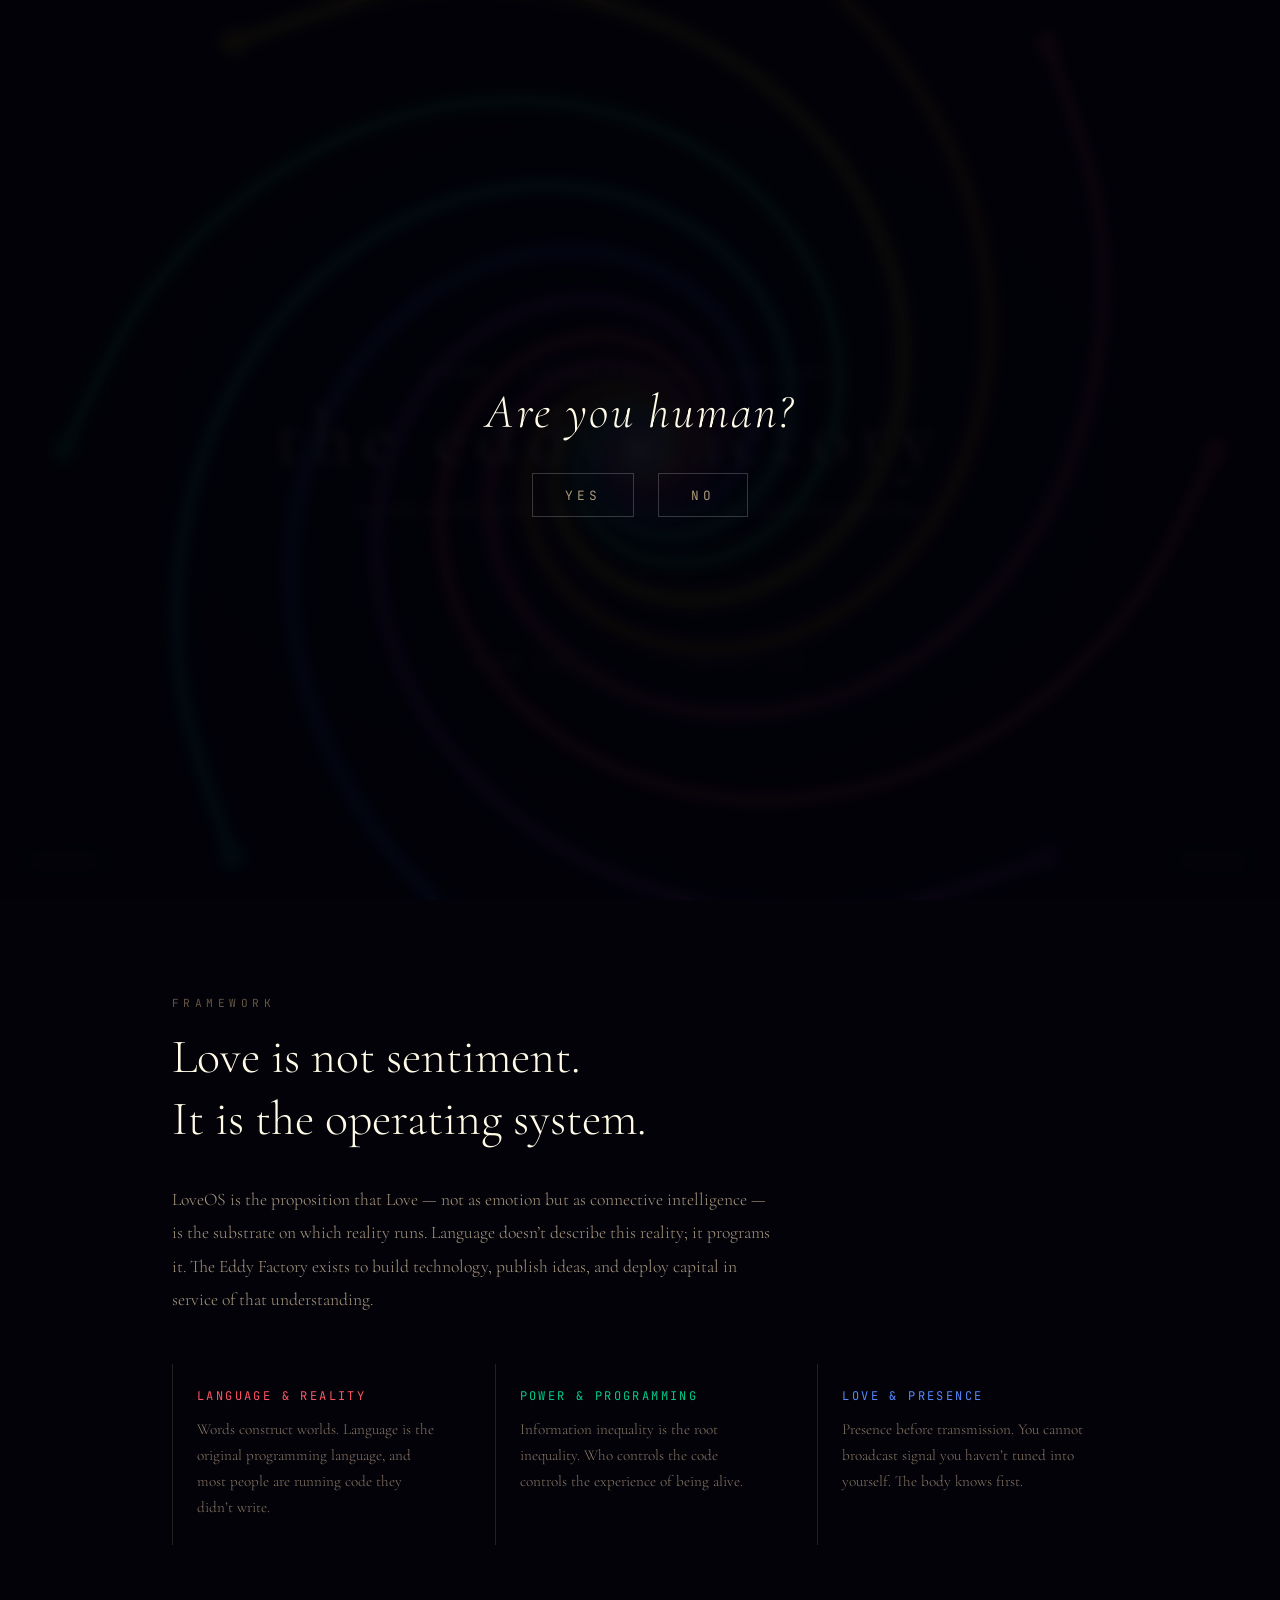
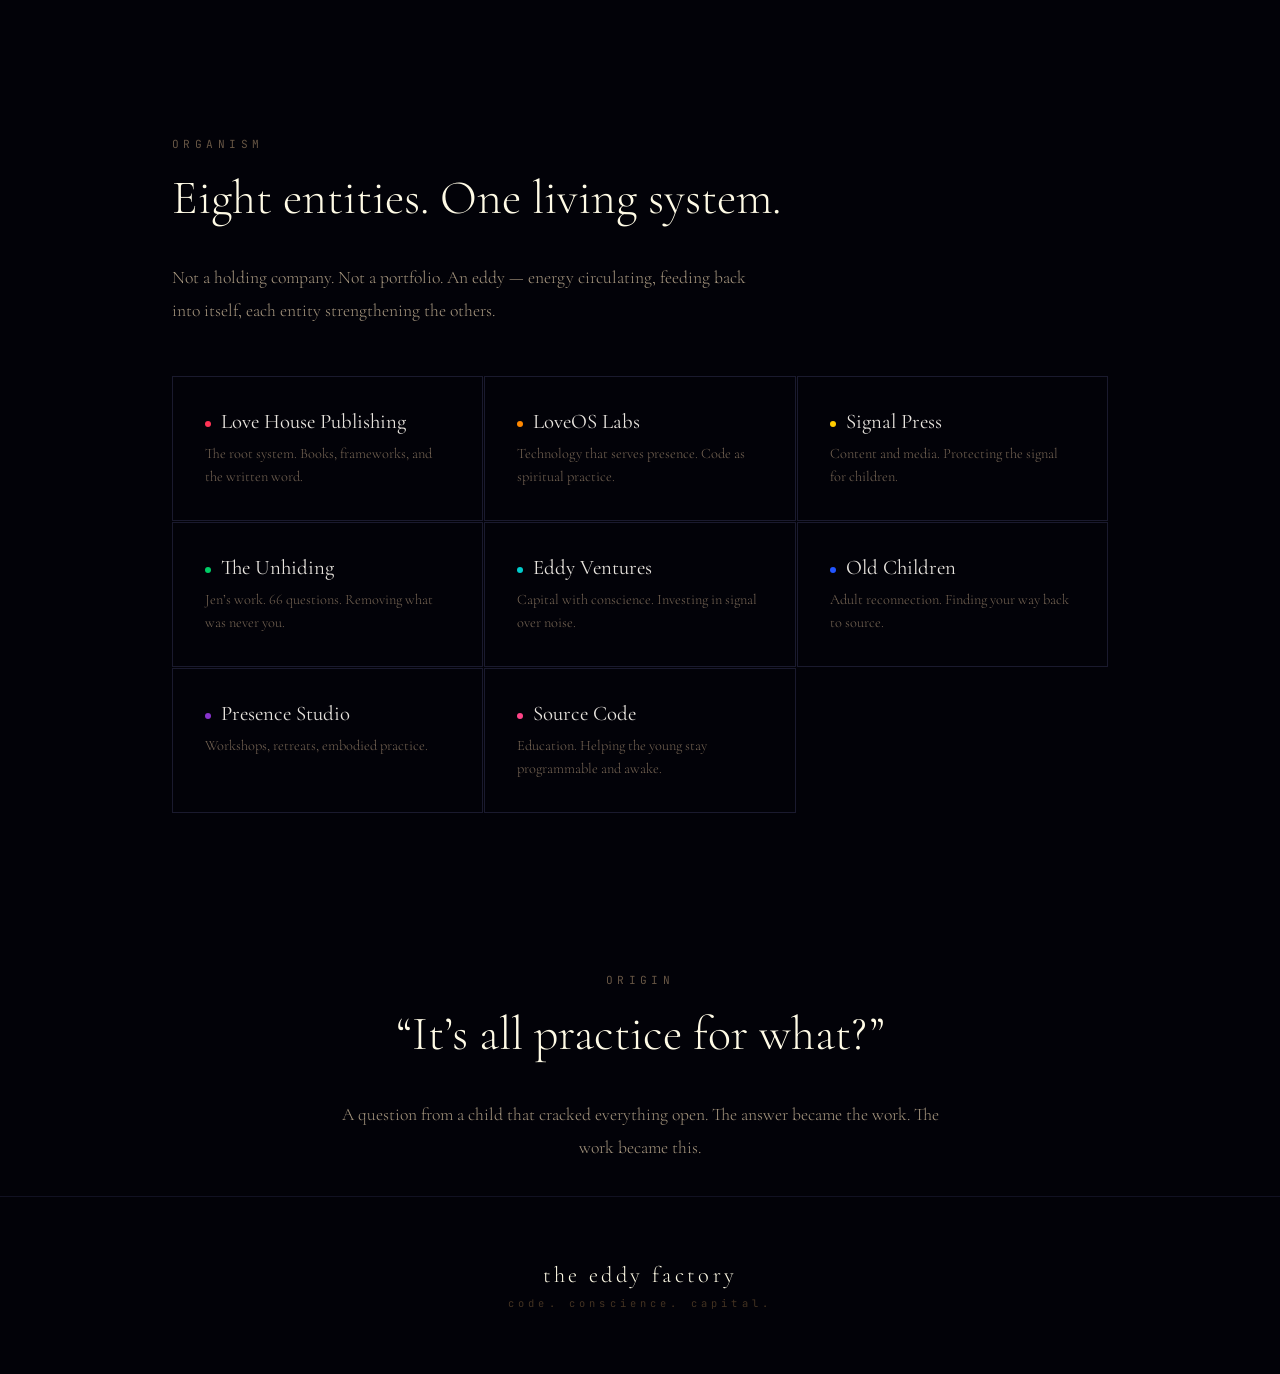
==== theeddyfactory_web/index.html @ 8d531660 "improved logging added screen concepts" ====
<!DOCTYPE html>
<html lang="en">

<head>
  <meta charset="UTF-8">
  <meta name="viewport" content="width=device-width, initial-scale=1.0">
  <meta http-equiv="Content-Security-Policy" content="script-src 'self' 'unsafe-inline' 'unsafe-eval';">
  <title>the eddy factory — code. conscience. capital.</title>
  <meta name="description" content="a socially-minded, human-centric, ai-powered, glass-box independent capital firm.">
  <link rel="icon" type="image/svg+xml" href="data:image/svg+xml,%3Csvg xmlns='http://www.w3.org/2000/svg' viewBox='0 0 100 100'%3E%3Ccircle cx='50' cy='50' r='40' fill='none' stroke='%23a89880' stroke-width='8' opacity='0.5'/%3E%3Ccircle cx='50' cy='50' r='15' fill='%23fffbe6'/%3E%3C/svg%3E">
  <link rel="preconnect" href="https://fonts.googleapis.com">
  <link rel="preconnect" href="https://fonts.gstatic.com" crossorigin>
  <link
    href="https://fonts.googleapis.com/css2?family=Cormorant+Garamond:ital,wght@0,300;0,400;0,500;0,600;1,300;1,400&family=JetBrains+Mono:wght@300;400&display=swap"
    rel="stylesheet">
  <style>
    * {
      margin: 0;
      padding: 0;
      box-sizing: border-box
    }

    html {
      scroll-behavior: smooth
    }

    body {
      background: #020208;
      color: #e8e4de;
      font-family: 'Cormorant Garamond', Georgia, serif;
      min-height: 100vh;
      overflow-x: hidden
    }

    @keyframes spin {
      from {
        transform: rotate(0deg)
      }

      to {
        transform: rotate(360deg)
      }
    }

    @keyframes fadeUp {
      from {
        opacity: 0;
        transform: translateY(30px)
      }

      to {
        opacity: 1;
        transform: translateY(0)
      }
    }

    @keyframes pulse {

      0%,
      100% {
        opacity: 0.6
      }

      50% {
        opacity: 1
      }
    }

    .hero {
      position: relative;
      height: 100vh;
      min-height: 600px;
      display: flex;
      align-items: center;
      justify-content: center;
      overflow: hidden
    }

    .hero svg {
      width: 100%;
      height: 100%;
      position: absolute;
      top: 0;
      left: 0
    }

    .hero-overlay {
      position: relative;
      z-index: 2;
      text-align: center;
      padding: 2rem
    }

    .hero-tagline {
      font-family: 'JetBrains Mono', monospace;
      font-size: clamp(0.75rem, 1.5vw, 1rem);
      font-weight: 300;
      letter-spacing: 0.4em;
      text-transform: lowercase;
      color: #ffffff;
      margin-top: 150px;
      margin-bottom: 0.5rem;
      animation: fadeUp 1.5s ease-out both
    }

    .hero-title {
      font-size: clamp(2.8rem, 6vw, 5rem);
      font-weight: 300;
      letter-spacing: 0.15em;
      text-transform: lowercase;
      color: #fffbe6;
      margin-bottom: 0.5rem;
      animation: fadeUp 1.5s ease-out 0.3s both
    }

    .hero-mission {
      max-width: 640px;
      margin: 0 auto;
      font-size: clamp(1rem, 1.8vw, 1.2rem);
      font-weight: 300;
      line-height: 1.8;
      color: #ffffff;
      font-style: italic;
      animation: fadeUp 1.5s ease-out 0.6s both
    }

    .hero-actions {
      margin-top: 110px;
      display: flex;
      gap: 1.5rem;
      justify-content: center;
      animation: fadeUp 1.5s ease-out 0.9s both;
      position: relative;
      z-index: 10;
    }

    .hero-btn {
      background: rgba(255, 255, 255, 0.02);
      border: 1px solid rgba(255, 255, 255, 0.1);
      border-radius: 50px;
      color: #aa9977;
      font-family: 'JetBrains Mono', monospace;
      font-size: 0.8rem;
      letter-spacing: 0.3em;
      padding: 1rem 2.5rem;
      cursor: pointer;
      text-transform: uppercase;
      transition: all 0.6s cubic-bezier(0.16, 1, 0.3, 1);
      text-decoration: none;
      display: inline-block;
      backdrop-filter: blur(2px);
      text-shadow: 0 0 8px rgba(255, 255, 255, 0.1);
      box-shadow: 0 4px 15px rgba(0, 0, 0, 0.2);
    }

    .hero-btn:hover {
      background: rgba(255, 255, 255, 0.08);
      border-color: rgba(255, 255, 255, 0.3);
      color: #fffbe6;
      backdrop-filter: blur(4px);
      text-shadow: 0 0 12px rgba(255, 255, 255, 0.4);
      box-shadow: 0 0 20px rgba(255, 255, 255, 0.1), inset 0 0 15px rgba(255, 255, 255, 0.05);
      transform: translateY(-2px);
    }

    .scroll-hint {
      position: absolute;
      bottom: 2rem;
      left: 50%;
      transform: translateX(-50%);
      z-index: 2;
      color: #665544;
      font-family: 'JetBrains Mono', monospace;
      font-size: 0.7rem;
      letter-spacing: 0.3em;
      animation: pulse 2s ease-in-out infinite
    }

    .spiral-group {
      animation: spin 120s linear infinite;
      transform-origin: 500px 350px
    }

    .section {
      padding: 6rem 2rem;
      max-width: 1000px;
      margin: 0 auto
    }

    .section-label {
      font-family: 'JetBrains Mono', monospace;
      font-size: 0.7rem;
      letter-spacing: 0.4em;
      text-transform: uppercase;
      color: #665544;
      margin-bottom: 1rem
    }

    .section-title {
      font-size: clamp(2rem, 4vw, 3rem);
      font-weight: 300;
      color: #fffbe6;
      margin-bottom: 2rem;
      line-height: 1.3
    }

    .section-text {
      font-size: 1.1rem;
      font-weight: 300;
      line-height: 1.9;
      color: #a89880;
      max-width: 600px
    }

    .pillar-row {
      display: flex;
      gap: 2rem;
      margin-top: 3rem;
      flex-wrap: wrap
    }

    .pillar {
      flex: 1;
      min-width: 200px;
      padding: 1.5rem;
      border-left: 1px solid #222
    }

    .pillar-title {
      font-family: 'JetBrains Mono', monospace;
      font-size: 0.75rem;
      letter-spacing: 0.2em;
      text-transform: uppercase;
      margin-bottom: 0.8rem
    }

    .pillar-text {
      font-size: 0.95rem;
      color: #887766;
      line-height: 1.7;
      font-weight: 300
    }

    .entities-grid {
      display: grid;
      grid-template-columns: repeat(auto-fit, minmax(280px, 1fr));
      gap: 1px;
      margin-top: 3rem
    }

    .entity-card {
      padding: 2rem;
      border: 1px solid #1a1a2e;
      transition: all 0.4s ease;
      cursor: default
    }

    .entity-card:hover {
      border-color: #333;
      background: #0a0a18
    }

    .entity-name {
      font-size: 1.3rem;
      font-weight: 400;
      margin-bottom: 0.5rem
    }

    .entity-desc {
      font-size: 0.9rem;
      font-weight: 300;
      color: #776655;
      line-height: 1.6
    }

    .entity-dot {
      width: 6px;
      height: 6px;
      border-radius: 50%;
      display: inline-block;
      margin-right: 10px;
      vertical-align: middle
    }

    .footer {
      padding: 4rem 2rem;
      text-align: center;
      border-top: 1px solid #111122
    }

    .footer-logo {
      font-size: 1.4rem;
      font-weight: 300;
      letter-spacing: 0.15em;
      color: #fffbe6;
      margin-bottom: 0.5rem
    }

    .footer-sub {
      font-family: 'JetBrains Mono', monospace;
      font-size: 0.65rem;
      letter-spacing: 0.4em;
      color: #443322
    }

    .corner-btn {
      position: fixed;
      bottom: 1.5rem;
      z-index: 100;
      background: rgba(255, 255, 255, 0.06);
      border: 1px solid rgba(255, 255, 255, 0.1);
      color: #aa9977;
      font-family: 'JetBrains Mono', monospace;
      font-size: 0.6rem;
      letter-spacing: 0.2em;
      padding: 0.5rem 0.8rem;
      cursor: pointer;
      transition: all 0.3s ease;
      border-radius: 2px
    }

    .corner-btn.corner-left { left: 1.5rem; }
    .corner-btn.corner-right { right: 1.5rem; }

    .corner-btn:hover {
      background: rgba(255, 255, 255, 0.1);
      border-color: rgba(255, 255, 255, 0.2);
      color: #fffbe6
    }

    .entity-link circle {
      cursor: pointer;
      transition: opacity 0.3s ease
    }

    .entity-link:not(.cooldown):hover .dot-glow,
    .entity-link.active .dot-glow {
      opacity: 0.6;
    }

    .entity-link:not(.cooldown):hover .dot-core,
    .entity-link.active .dot-core {
      opacity: 1;
    }

    .entity-link text {
      fill: #fffbe6;
      font-family: 'JetBrains Mono', monospace;
      font-size: 9px;
      letter-spacing: 0.1em;
      opacity: 0;
      transition: opacity 0.3s ease;
      pointer-events: none;
    }

    @keyframes rotateOrbit {
      from { transform: rotate(0deg); }
      to { transform: rotate(360deg); }
    }

    .entity-link:not(.cooldown):hover text,
    .entity-link.active text {
      opacity: 0.9;
      animation: rotateOrbit 10s linear infinite;
    }

    .entity-link.cooldown text,
    .entity-link.fade-out text {
      opacity: 0;
      animation: rotateOrbit 10s linear infinite;
      animation-play-state: paused;
    }

    /* Human Modal Styles */
    .human-modal {
      position: fixed;
      top: 0;
      left: 0;
      width: 100vw;
      height: 100vh;
      background: rgba(2, 2, 8, 0.95);
      backdrop-filter: blur(5px);
      z-index: 9999;
      display: flex;
      align-items: center;
      justify-content: center;
      opacity: 1;
      transition: opacity 0.8s ease, visibility 0.8s ease;
    }

    .human-modal.hidden {
      opacity: 0;
      visibility: hidden;
      pointer-events: none;
    }

    .human-modal-content {
      text-align: center;
      animation: fadeUp 1s ease-out;
    }

    .human-modal-q {
      font-family: 'Cormorant Garamond', Georgia, serif;
      font-size: clamp(2rem, 4vw, 3rem);
      font-weight: 300;
      color: #fffbe6;
      margin-bottom: 2rem;
      letter-spacing: 0.05em;
      font-style: italic;
    }

    .human-modal-actions {
      display: flex;
      gap: 1.5rem;
      justify-content: center;
    }

    .human-btn {
      background: transparent;
      border: 1px solid rgba(255, 255, 255, 0.2);
      color: #aa9977;
      font-family: 'JetBrains Mono', monospace;
      font-size: 0.8rem;
      letter-spacing: 0.3em;
      padding: 0.8rem 2rem;
      cursor: pointer;
      text-transform: uppercase;
      transition: all 0.4s ease;
    }

    .human-btn:hover {
      background: rgba(255, 255, 255, 0.05);
      border-color: rgba(255, 255, 255, 0.5);
      color: #fffbe6;
    }
  </style>
</head>

<body>

  <!-- ============================================================
     HUMAN MODAL
     ============================================================ -->
  <div id="humanModal" class="human-modal">
    <div class="human-modal-content">
      <p class="human-modal-q">Are you human?</p>
      <div class="human-modal-actions">
        <button class="human-btn">Yes</button>
        <button class="human-btn">No</button>
      </div>
    </div>
  </div>

  <!-- ============================================================
     HERO: Animated vortex with title overlay
     ============================================================ -->
  <section class="hero">
    <svg viewBox="0 0 1000 700" xmlns="http://www.w3.org/2000/svg">
      <defs>
        <radialGradient id="bg" cx="50%" cy="50%" r="70%">
          <stop offset="0%" stop-color="#0c0c1e" />
          <stop offset="100%" stop-color="#020208" />
        </radialGradient>
        <radialGradient id="cg" cx="50%" cy="50%" r="50%">
          <stop offset="0%" stop-color="#ffffff" />
          <stop offset="15%" stop-color="#f0f0ff" stop-opacity="0.95" />
          <stop offset="35%" stop-color="#ccccff" stop-opacity="0.5" />
          <stop offset="60%" stop-color="#8888cc" stop-opacity="0.2" />
          <stop offset="100%" stop-color="#4444aa" stop-opacity="0" />
        </radialGradient>
        <radialGradient id="cw" cx="50%" cy="50%" r="50%">
          <stop offset="0%" stop-color="#ffffff" />
          <stop offset="40%" stop-color="#ffffff" stop-opacity="0.95" />
          <stop offset="100%" stop-color="#eeeeff" stop-opacity="0" />
        </radialGradient>
      </defs>
      <rect width="1000" height="700" fill="url(#bg)" />
      <g fill="#fff">
        <circle cx="639.4" cy="17.5" r="0.6" opacity="0.23" />
        <circle cx="736.5" cy="473.7" r="1.2" opacity="0.18" />
        <circle cx="421.9" cy="20.9" r="0.6" opacity="0.33" />
        <circle cx="26.5" cy="139.2" r="1.0" opacity="0.34" />
        <circle cx="220.4" cy="412.5" r="1.1" opacity="0.15" />
        <circle cx="805.8" cy="488.7" r="0.7" opacity="0.2" />
        <circle cx="957.2" cy="235.6" r="0.5" opacity="0.18" />
        <circle cx="847.5" cy="422.6" r="1.1" opacity="0.41" />
        <circle cx="536.2" cy="681.2" r="0.7" opacity="0.34" />
        <circle cx="829.4" cy="433.0" r="1.2" opacity="0.35" />
        <circle cx="704.6" cy="32.1" r="0.6" opacity="0.25" />
        <circle cx="79.8" cy="163.0" r="0.5" opacity="0.25" />
        <circle cx="635.7" cy="255.4" r="0.7" opacity="0.22" />
        <circle cx="267.0" cy="655.7" r="1.0" opacity="0.36" />
        <circle cx="171.1" cy="510.4" r="0.5" opacity="0.28" />
        <circle cx="989.5" cy="448.0" r="0.9" opacity="0.39" />
        <circle cx="842.9" cy="543.2" r="0.6" opacity="0.16" />
        <circle cx="315.5" cy="187.4" r="0.6" opacity="0.48" />
        <circle cx="876.4" cy="220.3" r="1.0" opacity="0.29" />
        <circle cx="914.5" cy="321.2" r="0.6" opacity="0.24" />
        <circle cx="561.4" cy="183.9" r="0.9" opacity="0.46" />
        <circle cx="399.4" cy="153.5" r="1.3" opacity="0.33" />
        <circle cx="90.9" cy="33.0" r="0.5" opacity="0.37" />
        <circle cx="792.1" cy="295.5" r="0.5" opacity="0.28" />
        <circle cx="996.1" cy="370.4" r="1.3" opacity="0.45" />
        <circle cx="11.5" cy="504.5" r="1.0" opacity="0.34" />
        <circle cx="266.8" cy="448.7" r="0.5" opacity="0.3" />
        <circle cx="453.7" cy="667.7" r="1.2" opacity="0.24" />
        <circle cx="500.6" cy="125.1" r="1.2" opacity="0.45" />
        <circle cx="298.4" cy="447.3" r="0.9" opacity="0.2" />
        <circle cx="762.5" cy="377.6" r="1.1" opacity="0.34" />
        <circle cx="0.6" cy="226.9" r="0.4" opacity="0.48" />
        <circle cx="878.7" cy="582.2" r="0.7" opacity="0.17" />
        <circle cx="878.0" cy="662.9" r="0.5" opacity="0.32" />
        <circle cx="69.2" cy="532.4" r="1.1" opacity="0.19" />
        <circle cx="475.3" cy="384.9" r="0.6" opacity="0.46" />
        <circle cx="423.1" cy="148.3" r="0.9" opacity="0.41" />
        <circle cx="201.2" cy="218.2" r="1.3" opacity="0.38" />
        <circle cx="438.1" cy="362.3" r="0.5" opacity="0.23" />
        <circle cx="338.1" cy="411.8" r="0.6" opacity="0.23" />
      </g>
      <g class="spiral-group">
        <path
          d="M 950.1,350.0 C 909.1,436.9 896.3,456.4 882.5,474.3 C 869.1,491.7 854.3,507.9 838.8,522.6 C 823.7,536.9 807.4,549.9 790.8,561.3 C 774.6,572.3 757.5,582.1 740.2,590.2 C 723.5,598.2 706.1,604.7 688.8,609.8 C 671.9,614.8 654.7,618.3 637.8,620.5 C 621.4,622.6 604.8,623.4 588.7,622.9 C 573.0,622.5 557.4,620.8 542.4,617.9 C 527.9,615.2 513.6,611.3 500.0,606.5 C 486.8,601.7 474.0,596.0 462.1,589.4 C 450.5,583.1 439.4,575.8 429.2,567.9 C 419.3,560.3 410.0,551.9 401.7,543.0 C 393.5,534.4 386.1,525.2 379.6,515.7 C 373.3,506.4 367.8,496.7 363.1,486.9 C 358.6,477.3 354.8,467.4 352.0,457.6 C 349.1,448.0 347.1,438.2 345.9,428.5 C 344.7,419.2 344.2,409.7 344.5,400.5 C 344.7,391.6 345.7,382.7 347.3,374.2 C 348.9,365.9 351.1,357.7 353.9,350.0 C 356.6,342.5 359.9,335.2 363.6,328.4 C 367.2,321.8 371.3,315.5 375.8,309.7 C 380.2,304.0 385.0,298.7 390.0,294.0 C 394.9,289.3 400.2,285.1 405.6,281.4 C 410.9,277.8 416.4,274.7 422.0,272.0 C 427.5,269.4 433.1,267.3 438.7,265.6 C 444.2,264.0 449.8,262.9 455.3,262.2 C 460.6,261.5 466.0,261.2 471.2,261.4 C 476.3,261.5 481.4,262.1 486.2,263.0 C 490.9,263.9 495.6,265.2 500.0,266.7 C 504.3,268.3 508.4,270.1 512.3,272.3 C 516.1,274.3 519.7,276.7 523.0,279.2 C 526.2,281.7 529.2,284.5 531.9,287.3 C 534.6,290.1 537.0,293.1 539.1,296.2 C 541.1,299.2 542.9,302.4 544.4,305.6 C 545.9,308.7 547.1,311.9 548.1,315.1 C 549.0,318.2 549.6,321.4 550.0,324.5 C 550.4,327.5 550.6,330.6 550.5,333.6 C 550.4,336.5 550.1,339.4 549.6,342.1 C 549.1,344.8 548.3,347.5 547.4,350.0 C 546.6,352.4 545.5,354.8 544.3,357.0 C 543.1,359.2 541.8,361.2 540.3,363.1 C 538.9,364.9 537.3,366.6 535.7,368.2 C 534.1,369.7 532.4,371.1 530.6,372.3 C 528.9,373.4 527.1,374.5 525.3,375.3 C 523.6,376.2 521.7,376.9 519.9,377.4 C 518.1,377.9 516.3,378.3 514.5,378.5 C 512.8,378.7 511.0,378.8 509.3,378.8 C 507.7,378.7 506.1,378.5 504.5,378.2 C 502.9,378.0 501.4,377.5 500.0,377.0 C 498.6,376.5 497.3,375.9 496.0,375.2 C 494.8,374.6 493.6,373.8 492.5,373.0 C 491.5,372.2 490.5,371.3 489.6,370.3 C 488.8,369.4 488.0,368.5 487.3,367.5 C 486.6,366.5 486.1,365.5 485.6,364.4 C 485.1,363.4 484.7,362.4 484.4,361.3 C 484.1,360.3 483.9,359.3 483.8,358.3 C 483.6,357.3 483.6,356.3 483.6,355.3 C 483.6,354.4 483.7,353.4 483.9,352.5 C 484.1,351.7 484.3,350.8 484.6,350.0 C 484.9,349.2 485.2,348.4 485.6,347.7 C 486.0,347.0 486.4,346.4 486.9,345.7 C 487.4,345.2 487.9,344.6 488.4,344.1 C 488.9,343.6 489.5,343.2 490.1,342.8 C 490.6,342.4 491.2,342.1 491.8,341.8 C 492.4,341.5 492.9,341.3 493.5,341.1 C 494.1,340.9 494.7,340.8 495.3,340.7 C 495.8,340.7 496.4,340.6 497.0,340.7 C 497.5,340.7 498.0,340.7 498.5,340.8 C 499.0,340.9 499.5,341.1 500.0,341.2 C 500.5,341.4 500.9,341.6 501.3,341.8 C 501.7,342.0 502.1,342.3 502.4,342.5 C 502.8,342.8 503.1,343.1 503.4,343.4 C 503.6,343.7 503.9,344.0 504.1,344.3 C 504.3,344.6 504.5,345.0 504.7,345.3 C 504.8,345.6 505.0,346.0 505.1,346.3 C 505.2,346.6 505.2,347.0 505.3,347.3 C 505.3,347.6 505.3,348.0 505.3,348.3 C 505.3,348.6 505.3,348.9 505.2,349.2 C 505.2,349.5 505.0,349.9 505.0,350.0"
          fill="none" stroke="#ff3355" stroke-width="22" stroke-linecap="round" opacity="0.22" />
        <path
          d="M 950.1,350.0 C 909.1,436.9 896.3,456.4 882.5,474.3 C 869.1,491.7 854.3,507.9 838.8,522.6 C 823.7,536.9 807.4,549.9 790.8,561.3 C 774.6,572.3 757.5,582.1 740.2,590.2 C 723.5,598.2 706.1,604.7 688.8,609.8 C 671.9,614.8 654.7,618.3 637.8,620.5 C 621.4,622.6 604.8,623.4 588.7,622.9 C 573.0,622.5 557.4,620.8 542.4,617.9 C 527.9,615.2 513.6,611.3 500.0,606.5 C 486.8,601.7 474.0,596.0 462.1,589.4 C 450.5,583.1 439.4,575.8 429.2,567.9 C 419.3,560.3 410.0,551.9 401.7,543.0 C 393.5,534.4 386.1,525.2 379.6,515.7 C 373.3,506.4 367.8,496.7 363.1,486.9 C 358.6,477.3 354.8,467.4 352.0,457.6 C 349.1,448.0 347.1,438.2 345.9,428.5 C 344.7,419.2 344.2,409.7 344.5,400.5 C 344.7,391.6 345.7,382.7 347.3,374.2 C 348.9,365.9 351.1,357.7 353.9,350.0 C 356.6,342.5 359.9,335.2 363.6,328.4 C 367.2,321.8 371.3,315.5 375.8,309.7 C 380.2,304.0 385.0,298.7 390.0,294.0 C 394.9,289.3 400.2,285.1 405.6,281.4 C 410.9,277.8 416.4,274.7 422.0,272.0 C 427.5,269.4 433.1,267.3 438.7,265.6 C 444.2,264.0 449.8,262.9 455.3,262.2 C 460.6,261.5 466.0,261.2 471.2,261.4 C 476.3,261.5 481.4,262.1 486.2,263.0 C 490.9,263.9 495.6,265.2 500.0,266.7 C 504.3,268.3 508.4,270.1 512.3,272.3 C 516.1,274.3 519.7,276.7 523.0,279.2 C 526.2,281.7 529.2,284.5 531.9,287.3 C 534.6,290.1 537.0,293.1 539.1,296.2 C 541.1,299.2 542.9,302.4 544.4,305.6 C 545.9,308.7 547.1,311.9 548.1,315.1 C 549.0,318.2 549.6,321.4 550.0,324.5 C 550.4,327.5 550.6,330.6 550.5,333.6 C 550.4,336.5 550.1,339.4 549.6,342.1 C 549.1,344.8 548.3,347.5 547.4,350.0 C 546.6,352.4 545.5,354.8 544.3,357.0 C 543.1,359.2 541.8,361.2 540.3,363.1 C 538.9,364.9 537.3,366.6 535.7,368.2 C 534.1,369.7 532.4,371.1 530.6,372.3 C 528.9,373.4 527.1,374.5 525.3,375.3 C 523.6,376.2 521.7,376.9 519.9,377.4 C 518.1,377.9 516.3,378.3 514.5,378.5 C 512.8,378.7 511.0,378.8 509.3,378.8 C 507.7,378.7 506.1,378.5 504.5,378.2 C 502.9,378.0 501.4,377.5 500.0,377.0 C 498.6,376.5 497.3,375.9 496.0,375.2 C 494.8,374.6 493.6,373.8 492.5,373.0 C 491.5,372.2 490.5,371.3 489.6,370.3 C 488.8,369.4 488.0,368.5 487.3,367.5 C 486.6,366.5 486.1,365.5 485.6,364.4 C 485.1,363.4 484.7,362.4 484.4,361.3 C 484.1,360.3 483.9,359.3 483.8,358.3 C 483.6,357.3 483.6,356.3 483.6,355.3 C 483.6,354.4 483.7,353.4 483.9,352.5 C 484.1,351.7 484.3,350.8 484.6,350.0 C 484.9,349.2 485.2,348.4 485.6,347.7 C 486.0,347.0 486.4,346.4 486.9,345.7 C 487.4,345.2 487.9,344.6 488.4,344.1 C 488.9,343.6 489.5,343.2 490.1,342.8 C 490.6,342.4 491.2,342.1 491.8,341.8 C 492.4,341.5 492.9,341.3 493.5,341.1 C 494.1,340.9 494.7,340.8 495.3,340.7 C 495.8,340.7 496.4,340.6 497.0,340.7 C 497.5,340.7 498.0,340.7 498.5,340.8 C 499.0,340.9 499.5,341.1 500.0,341.2 C 500.5,341.4 500.9,341.6 501.3,341.8 C 501.7,342.0 502.1,342.3 502.4,342.5 C 502.8,342.8 503.1,343.1 503.4,343.4 C 503.6,343.7 503.9,344.0 504.1,344.3 C 504.3,344.6 504.5,345.0 504.7,345.3 C 504.8,345.6 505.0,346.0 505.1,346.3 C 505.2,346.6 505.2,347.0 505.3,347.3 C 505.3,347.6 505.3,348.0 505.3,348.3 C 505.3,348.6 505.3,348.9 505.2,349.2 C 505.2,349.5 505.0,349.9 505.0,350.0"
          fill="none" stroke="#ff3355" stroke-width="10" stroke-linecap="round" opacity="0.4" />
        <path
          d="M 950.1,350.0 C 909.1,436.9 896.3,456.4 882.5,474.3 C 869.1,491.7 854.3,507.9 838.8,522.6 C 823.7,536.9 807.4,549.9 790.8,561.3 C 774.6,572.3 757.5,582.1 740.2,590.2 C 723.5,598.2 706.1,604.7 688.8,609.8 C 671.9,614.8 654.7,618.3 637.8,620.5 C 621.4,622.6 604.8,623.4 588.7,622.9 C 573.0,622.5 557.4,620.8 542.4,617.9 C 527.9,615.2 513.6,611.3 500.0,606.5 C 486.8,601.7 474.0,596.0 462.1,589.4 C 450.5,583.1 439.4,575.8 429.2,567.9 C 419.3,560.3 410.0,551.9 401.7,543.0 C 393.5,534.4 386.1,525.2 379.6,515.7 C 373.3,506.4 367.8,496.7 363.1,486.9 C 358.6,477.3 354.8,467.4 352.0,457.6 C 349.1,448.0 347.1,438.2 345.9,428.5 C 344.7,419.2 344.2,409.7 344.5,400.5 C 344.7,391.6 345.7,382.7 347.3,374.2 C 348.9,365.9 351.1,357.7 353.9,350.0 C 356.6,342.5 359.9,335.2 363.6,328.4 C 367.2,321.8 371.3,315.5 375.8,309.7 C 380.2,304.0 385.0,298.7 390.0,294.0 C 394.9,289.3 400.2,285.1 405.6,281.4 C 410.9,277.8 416.4,274.7 422.0,272.0 C 427.5,269.4 433.1,267.3 438.7,265.6 C 444.2,264.0 449.8,262.9 455.3,262.2 C 460.6,261.5 466.0,261.2 471.2,261.4 C 476.3,261.5 481.4,262.1 486.2,263.0 C 490.9,263.9 495.6,265.2 500.0,266.7 C 504.3,268.3 508.4,270.1 512.3,272.3 C 516.1,274.3 519.7,276.7 523.0,279.2 C 526.2,281.7 529.2,284.5 531.9,287.3 C 534.6,290.1 537.0,293.1 539.1,296.2 C 541.1,299.2 542.9,302.4 544.4,305.6 C 545.9,308.7 547.1,311.9 548.1,315.1 C 549.0,318.2 549.6,321.4 550.0,324.5 C 550.4,327.5 550.6,330.6 550.5,333.6 C 550.4,336.5 550.1,339.4 549.6,342.1 C 549.1,344.8 548.3,347.5 547.4,350.0 C 546.6,352.4 545.5,354.8 544.3,357.0 C 543.1,359.2 541.8,361.2 540.3,363.1 C 538.9,364.9 537.3,366.6 535.7,368.2 C 534.1,369.7 532.4,371.1 530.6,372.3 C 528.9,373.4 527.1,374.5 525.3,375.3 C 523.6,376.2 521.7,376.9 519.9,377.4 C 518.1,377.9 516.3,378.3 514.5,378.5 C 512.8,378.7 511.0,378.8 509.3,378.8 C 507.7,378.7 506.1,378.5 504.5,378.2 C 502.9,378.0 501.4,377.5 500.0,377.0 C 498.6,376.5 497.3,375.9 496.0,375.2 C 494.8,374.6 493.6,373.8 492.5,373.0 C 491.5,372.2 490.5,371.3 489.6,370.3 C 488.8,369.4 488.0,368.5 487.3,367.5 C 486.6,366.5 486.1,365.5 485.6,364.4 C 485.1,363.4 484.7,362.4 484.4,361.3 C 484.1,360.3 483.9,359.3 483.8,358.3 C 483.6,357.3 483.6,356.3 483.6,355.3 C 483.6,354.4 483.7,353.4 483.9,352.5 C 484.1,351.7 484.3,350.8 484.6,350.0 C 484.9,349.2 485.2,348.4 485.6,347.7 C 486.0,347.0 486.4,346.4 486.9,345.7 C 487.4,345.2 487.9,344.6 488.4,344.1 C 488.9,343.6 489.5,343.2 490.1,342.8 C 490.6,342.4 491.2,342.1 491.8,341.8 C 492.4,341.5 492.9,341.3 493.5,341.1 C 494.1,340.9 494.7,340.8 495.3,340.7 C 495.8,340.7 496.4,340.6 497.0,340.7 C 497.5,340.7 498.0,340.7 498.5,340.8 C 499.0,340.9 499.5,341.1 500.0,341.2 C 500.5,341.4 500.9,341.6 501.3,341.8 C 501.7,342.0 502.1,342.3 502.4,342.5 C 502.8,342.8 503.1,343.1 503.4,343.4 C 503.6,343.7 503.9,344.0 504.1,344.3 C 504.3,344.6 504.5,345.0 504.7,345.3 C 504.8,345.6 505.0,346.0 505.1,346.3 C 505.2,346.6 505.2,347.0 505.3,347.3 C 505.3,347.6 505.3,348.0 505.3,348.3 C 505.3,348.6 505.3,348.9 505.2,349.2 C 505.2,349.5 505.0,349.9 505.0,350.0"
          fill="none" stroke="#ff6677" stroke-width="3" stroke-linecap="round" opacity="0.88" />
        <path
          d="M 818.3,31.7 C 850.7,122.2 855.5,145.0 858.4,167.4 C 861.2,189.2 862.2,211.2 861.6,232.5 C 861.0,253.3 858.7,273.9 855.0,293.8 C 851.3,313.1 846.2,332.0 839.7,350.0 C 833.5,367.5 825.9,384.4 817.2,400.2 C 808.8,415.6 799.2,430.3 788.7,443.8 C 778.6,456.9 767.4,469.2 755.7,480.3 C 744.3,491.0 732.1,500.9 719.5,509.5 C 707.2,517.8 694.4,525.2 681.3,531.3 C 668.7,537.3 655.6,542.3 642.5,546.1 C 629.8,549.8 616.8,552.5 604.0,554.2 C 591.6,555.8 579.1,556.4 566.9,556.0 C 555.1,555.7 543.3,554.4 532.0,552.3 C 521.0,550.2 510.2,547.2 500.0,543.6 C 490.0,540.0 480.4,535.7 471.4,530.7 C 462.6,525.9 454.2,520.5 446.5,514.5 C 439.1,508.7 432.1,502.4 425.8,495.7 C 419.6,489.2 414.0,482.2 409.1,475.1 C 404.4,468.1 400.2,460.7 396.7,453.3 C 393.3,446.1 390.4,438.6 388.3,431.2 C 386.1,424.0 384.6,416.6 383.7,409.3 C 382.7,402.2 382.4,395.1 382.6,388.1 C 382.8,381.4 383.5,374.7 384.8,368.3 C 385.9,362.0 387.6,355.8 389.7,350.0 C 391.7,344.3 394.2,338.8 397.0,333.7 C 399.7,328.7 402.9,323.9 406.3,319.5 C 409.6,315.3 413.2,311.3 417.0,307.7 C 420.7,304.2 424.7,301.0 428.7,298.2 C 432.7,295.5 436.9,293.1 441.1,291.1 C 445.2,289.2 449.5,287.6 453.7,286.3 C 457.9,285.1 462.1,284.2 466.2,283.7 C 470.3,283.2 474.3,283.0 478.3,283.1 C 482.1,283.2 485.9,283.6 489.6,284.3 C 493.2,285.0 496.7,286.0 500.0,287.2 C 503.2,288.3 506.4,289.7 509.3,291.3 C 512.1,292.9 514.9,294.7 517.4,296.6 C 519.8,298.5 522.1,300.5 524.1,302.7 C 526.1,304.8 527.9,307.1 529.5,309.4 C 531.0,311.7 532.4,314.0 533.5,316.5 C 534.7,318.8 535.6,321.2 536.3,323.6 C 537.0,326.0 537.5,328.4 537.8,330.8 C 538.1,333.1 538.2,335.4 538.1,337.6 C 538.0,339.8 537.8,342.0 537.4,344.1 C 537.0,346.1 536.5,348.1 535.8,350.0 C 535.2,351.8 534.3,353.6 533.4,355.3 C 532.5,356.9 531.5,358.5 530.4,359.9 C 529.4,361.3 528.2,362.6 527.0,363.7 C 525.7,364.9 524.5,365.9 523.1,366.8 C 521.8,367.7 520.5,368.5 519.1,369.1 C 517.8,369.7 516.4,370.3 515.0,370.7 C 513.7,371.1 512.3,371.3 511.0,371.5 C 509.7,371.7 508.3,371.8 507.1,371.7 C 505.8,371.7 504.6,371.5 503.4,371.3 C 502.2,371.1 501.1,370.8 500.0,370.4 C 499.0,370.0 497.9,369.6 497.0,369.0 C 496.1,368.5 495.2,368.0 494.4,367.3 C 493.6,366.7 492.8,366.1 492.2,365.4 C 491.5,364.7 490.9,363.9 490.4,363.2 C 489.9,362.4 489.5,361.7 489.1,360.9 C 488.7,360.1 488.5,359.3 488.2,358.6 C 488.0,357.8 487.8,357.0 487.7,356.2 C 487.6,355.5 487.6,354.8 487.6,354.0 C 487.6,353.3 487.7,352.6 487.9,351.9 C 488.0,351.3 488.2,350.6 488.4,350.0 C 488.6,349.4 488.8,348.8 489.1,348.3 C 489.4,347.8 489.8,347.3 490.1,346.8 C 490.5,346.3 490.8,345.9 491.3,345.5 C 491.6,345.2 492.1,344.8 492.5,344.5 C 492.9,344.3 493.3,344.0 493.8,343.8 C 494.2,343.6 494.7,343.4 495.1,343.3 C 495.6,343.2 496.0,343.1 496.4,343.0 C 496.9,343.0 497.3,342.9 497.7,343.0 C 498.1,343.0 498.5,343.0 498.9,343.1 C 499.3,343.1 499.6,343.3 500.0,343.4 C 500.3,343.5 500.7,343.6 501.0,343.8 C 501.3,344.0 501.6,344.2 501.8,344.4 C 502.1,344.6 502.3,344.8 502.5,345.0 C 502.7,345.2 502.9,345.5 503.1,345.7 C 503.3,346.0 503.5,346.3 503.5,346.5"
          fill="none" stroke="#ff4488" stroke-width="22" stroke-linecap="round" opacity="0.22" />
        <path
          d="M 818.3,31.7 C 850.7,122.2 855.5,145.0 858.4,167.4 C 861.2,189.2 862.2,211.2 861.6,232.5 C 861.0,253.3 858.7,273.9 855.0,293.8 C 851.3,313.1 846.2,332.0 839.7,350.0 C 833.5,367.5 825.9,384.4 817.2,400.2 C 808.8,415.6 799.2,430.3 788.7,443.8 C 778.6,456.9 767.4,469.2 755.7,480.3 C 744.3,491.0 732.1,500.9 719.5,509.5 C 707.2,517.8 694.4,525.2 681.3,531.3 C 668.7,537.3 655.6,542.3 642.5,546.1 C 629.8,549.8 616.8,552.5 604.0,554.2 C 591.6,555.8 579.1,556.4 566.9,556.0 C 555.1,555.7 543.3,554.4 532.0,552.3 C 521.0,550.2 510.2,547.2 500.0,543.6 C 490.0,540.0 480.4,535.7 471.4,530.7 C 462.6,525.9 454.2,520.5 446.5,514.5 C 439.1,508.7 432.1,502.4 425.8,495.7 C 419.6,489.2 414.0,482.2 409.1,475.1 C 404.4,468.1 400.2,460.7 396.7,453.3 C 393.3,446.1 390.4,438.6 388.3,431.2 C 386.1,424.0 384.6,416.6 383.7,409.3 C 382.7,402.2 382.4,395.1 382.6,388.1 C 382.8,381.4 383.5,374.7 384.8,368.3 C 385.9,362.0 387.6,355.8 389.7,350.0 C 391.7,344.3 394.2,338.8 397.0,333.7 C 399.7,328.7 402.9,323.9 406.3,319.5 C 409.6,315.3 413.2,311.3 417.0,307.7 C 420.7,304.2 424.7,301.0 428.7,298.2 C 432.7,295.5 436.9,293.1 441.1,291.1 C 445.2,289.2 449.5,287.6 453.7,286.3 C 457.9,285.1 462.1,284.2 466.2,283.7 C 470.3,283.2 474.3,283.0 478.3,283.1 C 482.1,283.2 485.9,283.6 489.6,284.3 C 493.2,285.0 496.7,286.0 500.0,287.2 C 503.2,288.3 506.4,289.7 509.3,291.3 C 512.1,292.9 514.9,294.7 517.4,296.6 C 519.8,298.5 522.1,300.5 524.1,302.7 C 526.1,304.8 527.9,307.1 529.5,309.4 C 531.0,311.7 532.4,314.0 533.5,316.5 C 534.7,318.8 535.6,321.2 536.3,323.6 C 537.0,326.0 537.5,328.4 537.8,330.8 C 538.1,333.1 538.2,335.4 538.1,337.6 C 538.0,339.8 537.8,342.0 537.4,344.1 C 537.0,346.1 536.5,348.1 535.8,350.0 C 535.2,351.8 534.3,353.6 533.4,355.3 C 532.5,356.9 531.5,358.5 530.4,359.9 C 529.4,361.3 528.2,362.6 527.0,363.7 C 525.7,364.9 524.5,365.9 523.1,366.8 C 521.8,367.7 520.5,368.5 519.1,369.1 C 517.8,369.7 516.4,370.3 515.0,370.7 C 513.7,371.1 512.3,371.3 511.0,371.5 C 509.7,371.7 508.3,371.8 507.1,371.7 C 505.8,371.7 504.6,371.5 503.4,371.3 C 502.2,371.1 501.1,370.8 500.0,370.4 C 499.0,370.0 497.9,369.6 497.0,369.0 C 496.1,368.5 495.2,368.0 494.4,367.3 C 493.6,366.7 492.8,366.1 492.2,365.4 C 491.5,364.7 490.9,363.9 490.4,363.2 C 489.9,362.4 489.5,361.7 489.1,360.9 C 488.7,360.1 488.5,359.3 488.2,358.6 C 488.0,357.8 487.8,357.0 487.7,356.2 C 487.6,355.5 487.6,354.8 487.6,354.0 C 487.6,353.3 487.7,352.6 487.9,351.9 C 488.0,351.3 488.2,350.6 488.4,350.0 C 488.6,349.4 488.8,348.8 489.1,348.3 C 489.4,347.8 489.8,347.3 490.1,346.8 C 490.5,346.3 490.8,345.9 491.3,345.5 C 491.6,345.2 492.1,344.8 492.5,344.5 C 492.9,344.3 493.3,344.0 493.8,343.8 C 494.2,343.6 494.7,343.4 495.1,343.3 C 495.6,343.2 496.0,343.1 496.4,343.0 C 496.9,343.0 497.3,342.9 497.7,343.0 C 498.1,343.0 498.5,343.0 498.9,343.1 C 499.3,343.1 499.6,343.3 500.0,343.4 C 500.3,343.5 500.7,343.6 501.0,343.8 C 501.3,344.0 501.6,344.2 501.8,344.4 C 502.1,344.6 502.3,344.8 502.5,345.0 C 502.7,345.2 502.9,345.5 503.1,345.7 C 503.3,346.0 503.5,346.3 503.5,346.5"
          fill="none" stroke="#ff4488" stroke-width="10" stroke-linecap="round" opacity="0.4" />
        <path
          d="M 818.3,31.7 C 850.7,122.2 855.5,145.0 858.4,167.4 C 861.2,189.2 862.2,211.2 861.6,232.5 C 861.0,253.3 858.7,273.9 855.0,293.8 C 851.3,313.1 846.2,332.0 839.7,350.0 C 833.5,367.5 825.9,384.4 817.2,400.2 C 808.8,415.6 799.2,430.3 788.7,443.8 C 778.6,456.9 767.4,469.2 755.7,480.3 C 744.3,491.0 732.1,500.9 719.5,509.5 C 707.2,517.8 694.4,525.2 681.3,531.3 C 668.7,537.3 655.6,542.3 642.5,546.1 C 629.8,549.8 616.8,552.5 604.0,554.2 C 591.6,555.8 579.1,556.4 566.9,556.0 C 555.1,555.7 543.3,554.4 532.0,552.3 C 521.0,550.2 510.2,547.2 500.0,543.6 C 490.0,540.0 480.4,535.7 471.4,530.7 C 462.6,525.9 454.2,520.5 446.5,514.5 C 439.1,508.7 432.1,502.4 425.8,495.7 C 419.6,489.2 414.0,482.2 409.1,475.1 C 404.4,468.1 400.2,460.7 396.7,453.3 C 393.3,446.1 390.4,438.6 388.3,431.2 C 386.1,424.0 384.6,416.6 383.7,409.3 C 382.7,402.2 382.4,395.1 382.6,388.1 C 382.8,381.4 383.5,374.7 384.8,368.3 C 385.9,362.0 387.6,355.8 389.7,350.0 C 391.7,344.3 394.2,338.8 397.0,333.7 C 399.7,328.7 402.9,323.9 406.3,319.5 C 409.6,315.3 413.2,311.3 417.0,307.7 C 420.7,304.2 424.7,301.0 428.7,298.2 C 432.7,295.5 436.9,293.1 441.1,291.1 C 445.2,289.2 449.5,287.6 453.7,286.3 C 457.9,285.1 462.1,284.2 466.2,283.7 C 470.3,283.2 474.3,283.0 478.3,283.1 C 482.1,283.2 485.9,283.6 489.6,284.3 C 493.2,285.0 496.7,286.0 500.0,287.2 C 503.2,288.3 506.4,289.7 509.3,291.3 C 512.1,292.9 514.9,294.7 517.4,296.6 C 519.8,298.5 522.1,300.5 524.1,302.7 C 526.1,304.8 527.9,307.1 529.5,309.4 C 531.0,311.7 532.4,314.0 533.5,316.5 C 534.7,318.8 535.6,321.2 536.3,323.6 C 537.0,326.0 537.5,328.4 537.8,330.8 C 538.1,333.1 538.2,335.4 538.1,337.6 C 538.0,339.8 537.8,342.0 537.4,344.1 C 537.0,346.1 536.5,348.1 535.8,350.0 C 535.2,351.8 534.3,353.6 533.4,355.3 C 532.5,356.9 531.5,358.5 530.4,359.9 C 529.4,361.3 528.2,362.6 527.0,363.7 C 525.7,364.9 524.5,365.9 523.1,366.8 C 521.8,367.7 520.5,368.5 519.1,369.1 C 517.8,369.7 516.4,370.3 515.0,370.7 C 513.7,371.1 512.3,371.3 511.0,371.5 C 509.7,371.7 508.3,371.8 507.1,371.7 C 505.8,371.7 504.6,371.5 503.4,371.3 C 502.2,371.1 501.1,370.8 500.0,370.4 C 499.0,370.0 497.9,369.6 497.0,369.0 C 496.1,368.5 495.2,368.0 494.4,367.3 C 493.6,366.7 492.8,366.1 492.2,365.4 C 491.5,364.7 490.9,363.9 490.4,363.2 C 489.9,362.4 489.5,361.7 489.1,360.9 C 488.7,360.1 488.5,359.3 488.2,358.6 C 488.0,357.8 487.8,357.0 487.7,356.2 C 487.6,355.5 487.6,354.8 487.6,354.0 C 487.6,353.3 487.7,352.6 487.9,351.9 C 488.0,351.3 488.2,350.6 488.4,350.0 C 488.6,349.4 488.8,348.8 489.1,348.3 C 489.4,347.8 489.8,347.3 490.1,346.8 C 490.5,346.3 490.8,345.9 491.3,345.5 C 491.6,345.2 492.1,344.8 492.5,344.5 C 492.9,344.3 493.3,344.0 493.8,343.8 C 494.2,343.6 494.7,343.4 495.1,343.3 C 495.6,343.2 496.0,343.1 496.4,343.0 C 496.9,343.0 497.3,342.9 497.7,343.0 C 498.1,343.0 498.5,343.0 498.9,343.1 C 499.3,343.1 499.6,343.3 500.0,343.4 C 500.3,343.5 500.7,343.6 501.0,343.8 C 501.3,344.0 501.6,344.2 501.8,344.4 C 502.1,344.6 502.3,344.8 502.5,345.0 C 502.7,345.2 502.9,345.5 503.1,345.7 C 503.3,346.0 503.5,346.3 503.5,346.5"
          fill="none" stroke="#ff77aa" stroke-width="3" stroke-linecap="round" opacity="0.88" />
        <path
          d="M 500.0,-100.1 C 586.9,-59.1 606.4,-46.3 624.3,-32.5 C 641.7,-19.1 657.9,-4.3 672.6,11.2 C 686.9,26.3 699.9,42.6 711.3,59.2 C 722.3,75.4 732.1,92.5 740.2,109.8 C 748.2,126.5 754.7,143.9 759.8,161.2 C 764.8,178.1 768.3,195.3 770.5,212.2 C 772.6,228.6 773.4,245.2 772.9,261.3 C 772.5,277.0 770.8,292.6 767.9,307.6 C 765.2,322.1 761.3,336.4 756.5,350.0 C 751.7,363.2 746.0,376.0 739.4,387.9 C 733.1,399.5 725.8,410.6 717.9,420.8 C 710.3,430.7 701.9,440.0 693.0,448.3 C 684.4,456.5 675.2,463.9 665.7,470.4 C 656.4,476.7 646.7,482.2 636.9,486.9 C 627.3,491.4 617.4,495.2 607.6,498.0 C 598.0,500.9 588.2,502.9 578.5,504.1 C 569.2,505.3 559.7,505.8 550.5,505.5 C 541.6,505.3 532.7,504.3 524.2,502.7 C 515.9,501.1 507.7,498.9 500.0,496.1 C 492.5,493.4 485.2,490.1 478.4,486.4 C 471.8,482.8 465.5,478.7 459.7,474.2 C 454.0,469.8 448.7,465.0 444.0,460.0 C 439.3,455.1 435.1,449.8 431.4,444.4 C 427.8,439.1 424.7,433.6 422.0,428.0 C 419.4,422.5 417.3,416.9 415.6,411.3 C 414.0,405.8 412.9,400.2 412.2,394.7 C 411.5,389.4 411.2,384.0 411.4,378.8 C 411.5,373.7 412.1,368.6 413.0,363.8 C 413.9,359.1 415.2,354.4 416.7,350.0 C 418.3,345.7 420.1,341.6 422.3,337.7 C 424.3,333.9 426.7,330.3 429.2,327.0 C 431.7,323.8 434.5,320.8 437.3,318.1 C 440.1,315.4 443.1,313.0 446.2,310.9 C 449.2,308.9 452.4,307.1 455.6,305.6 C 458.7,304.1 461.9,302.9 465.1,301.9 C 468.2,301.0 471.4,300.4 474.5,300.0 C 477.5,299.6 480.6,299.4 483.6,299.5 C 486.5,299.6 489.4,299.9 492.1,300.4 C 494.8,300.9 497.5,301.7 500.0,302.6 C 502.4,303.4 504.8,304.5 507.0,305.7 C 509.2,306.9 511.2,308.2 513.1,309.7 C 514.9,311.1 516.6,312.7 518.2,314.3 C 519.7,315.9 521.1,317.6 522.3,319.4 C 523.4,321.1 524.5,322.9 525.3,324.7 C 526.2,326.4 526.9,328.3 527.4,330.1 C 527.9,331.9 528.3,333.7 528.5,335.5 C 528.7,337.2 528.8,339.0 528.8,340.7 C 528.7,342.3 528.5,343.9 528.2,345.5 C 528.0,347.1 527.5,348.6 527.0,350.0 C 526.5,351.4 525.9,352.7 525.2,354.0 C 524.6,355.2 523.8,356.4 523.0,357.5 C 522.2,358.5 521.3,359.5 520.3,360.4 C 519.4,361.2 518.5,362.0 517.5,362.7 C 516.5,363.4 515.5,363.9 514.4,364.4 C 513.4,364.9 512.4,365.3 511.3,365.6 C 510.3,365.9 509.3,366.1 508.3,366.2 C 507.3,366.4 506.3,366.4 505.3,366.4 C 504.4,366.4 503.4,366.3 502.5,366.1 C 501.7,365.9 500.8,365.7 500.0,365.4 C 499.2,365.1 498.4,364.8 497.7,364.4 C 497.0,364.0 496.4,363.6 495.7,363.1 C 495.2,362.6 494.6,362.1 494.1,361.6 C 493.6,361.1 493.2,360.5 492.8,359.9 C 492.4,359.4 492.1,358.8 491.8,358.2 C 491.5,357.6 491.3,357.1 491.1,356.5 C 490.9,355.9 490.8,355.3 490.7,354.7 C 490.7,354.2 490.6,353.6 490.7,353.0 C 490.7,352.5 490.7,352.0 490.8,351.5 C 490.9,351.0 491.1,350.5 491.2,350.0 C 491.4,349.5 491.6,349.1 491.8,348.7 C 492.0,348.3 492.3,347.9 492.5,347.6 C 492.8,347.2 493.1,346.9 493.4,346.6 C 493.7,346.4 494.0,346.1 494.3,345.9 C 494.6,345.7 495.0,345.5 495.3,345.3 C 495.6,345.2 496.0,345.0 496.3,344.9 C 496.6,344.8 497.0,344.8 497.3,344.7 C 497.6,344.7 498.0,344.7 498.3,344.7 C 498.6,344.7 498.9,344.7 499.2,344.8 C 499.5,344.8 499.9,345.0 500.0,345.0"
          fill="none" stroke="#ff8800" stroke-width="22" stroke-linecap="round" opacity="0.22" />
        <path
          d="M 500.0,-100.1 C 586.9,-59.1 606.4,-46.3 624.3,-32.5 C 641.7,-19.1 657.9,-4.3 672.6,11.2 C 686.9,26.3 699.9,42.6 711.3,59.2 C 722.3,75.4 732.1,92.5 740.2,109.8 C 748.2,126.5 754.7,143.9 759.8,161.2 C 764.8,178.1 768.3,195.3 770.5,212.2 C 772.6,228.6 773.4,245.2 772.9,261.3 C 772.5,277.0 770.8,292.6 767.9,307.6 C 765.2,322.1 761.3,336.4 756.5,350.0 C 751.7,363.2 746.0,376.0 739.4,387.9 C 733.1,399.5 725.8,410.6 717.9,420.8 C 710.3,430.7 701.9,440.0 693.0,448.3 C 684.4,456.5 675.2,463.9 665.7,470.4 C 656.4,476.7 646.7,482.2 636.9,486.9 C 627.3,491.4 617.4,495.2 607.6,498.0 C 598.0,500.9 588.2,502.9 578.5,504.1 C 569.2,505.3 559.7,505.8 550.5,505.5 C 541.6,505.3 532.7,504.3 524.2,502.7 C 515.9,501.1 507.7,498.9 500.0,496.1 C 492.5,493.4 485.2,490.1 478.4,486.4 C 471.8,482.8 465.5,478.7 459.7,474.2 C 454.0,469.8 448.7,465.0 444.0,460.0 C 439.3,455.1 435.1,449.8 431.4,444.4 C 427.8,439.1 424.7,433.6 422.0,428.0 C 419.4,422.5 417.3,416.9 415.6,411.3 C 414.0,405.8 412.9,400.2 412.2,394.7 C 411.5,389.4 411.2,384.0 411.4,378.8 C 411.5,373.7 412.1,368.6 413.0,363.8 C 413.9,359.1 415.2,354.4 416.7,350.0 C 418.3,345.7 420.1,341.6 422.3,337.7 C 424.3,333.9 426.7,330.3 429.2,327.0 C 431.7,323.8 434.5,320.8 437.3,318.1 C 440.1,315.4 443.1,313.0 446.2,310.9 C 449.2,308.9 452.4,307.1 455.6,305.6 C 458.7,304.1 461.9,302.9 465.1,301.9 C 468.2,301.0 471.4,300.4 474.5,300.0 C 477.5,299.6 480.6,299.4 483.6,299.5 C 486.5,299.6 489.4,299.9 492.1,300.4 C 494.8,300.9 497.5,301.7 500.0,302.6 C 502.4,303.4 504.8,304.5 507.0,305.7 C 509.2,306.9 511.2,308.2 513.1,309.7 C 514.9,311.1 516.6,312.7 518.2,314.3 C 519.7,315.9 521.1,317.6 522.3,319.4 C 523.4,321.1 524.5,322.9 525.3,324.7 C 526.2,326.4 526.9,328.3 527.4,330.1 C 527.9,331.9 528.3,333.7 528.5,335.5 C 528.7,337.2 528.8,339.0 528.8,340.7 C 528.7,342.3 528.5,343.9 528.2,345.5 C 528.0,347.1 527.5,348.6 527.0,350.0 C 526.5,351.4 525.9,352.7 525.2,354.0 C 524.6,355.2 523.8,356.4 523.0,357.5 C 522.2,358.5 521.3,359.5 520.3,360.4 C 519.4,361.2 518.5,362.0 517.5,362.7 C 516.5,363.4 515.5,363.9 514.4,364.4 C 513.4,364.9 512.4,365.3 511.3,365.6 C 510.3,365.9 509.3,366.1 508.3,366.2 C 507.3,366.4 506.3,366.4 505.3,366.4 C 504.4,366.4 503.4,366.3 502.5,366.1 C 501.7,365.9 500.8,365.7 500.0,365.4 C 499.2,365.1 498.4,364.8 497.7,364.4 C 497.0,364.0 496.4,363.6 495.7,363.1 C 495.2,362.6 494.6,362.1 494.1,361.6 C 493.6,361.1 493.2,360.5 492.8,359.9 C 492.4,359.4 492.1,358.8 491.8,358.2 C 491.5,357.6 491.3,357.1 491.1,356.5 C 490.9,355.9 490.8,355.3 490.7,354.7 C 490.7,354.2 490.6,353.6 490.7,353.0 C 490.7,352.5 490.7,352.0 490.8,351.5 C 490.9,351.0 491.1,350.5 491.2,350.0 C 491.4,349.5 491.6,349.1 491.8,348.7 C 492.0,348.3 492.3,347.9 492.5,347.6 C 492.8,347.2 493.1,346.9 493.4,346.6 C 493.7,346.4 494.0,346.1 494.3,345.9 C 494.6,345.7 495.0,345.5 495.3,345.3 C 495.6,345.2 496.0,345.0 496.3,344.9 C 496.6,344.8 497.0,344.8 497.3,344.7 C 497.6,344.7 498.0,344.7 498.3,344.7 C 498.6,344.7 498.9,344.7 499.2,344.8 C 499.5,344.8 499.9,345.0 500.0,345.0"
          fill="none" stroke="#ff8800" stroke-width="10" stroke-linecap="round" opacity="0.4" />
        <path
          d="M 500.0,-100.1 C 586.9,-59.1 606.4,-46.3 624.3,-32.5 C 641.7,-19.1 657.9,-4.3 672.6,11.2 C 686.9,26.3 699.9,42.6 711.3,59.2 C 722.3,75.4 732.1,92.5 740.2,109.8 C 748.2,126.5 754.7,143.9 759.8,161.2 C 764.8,178.1 768.3,195.3 770.5,212.2 C 772.6,228.6 773.4,245.2 772.9,261.3 C 772.5,277.0 770.8,292.6 767.9,307.6 C 765.2,322.1 761.3,336.4 756.5,350.0 C 751.7,363.2 746.0,376.0 739.4,387.9 C 733.1,399.5 725.8,410.6 717.9,420.8 C 710.3,430.7 701.9,440.0 693.0,448.3 C 684.4,456.5 675.2,463.9 665.7,470.4 C 656.4,476.7 646.7,482.2 636.9,486.9 C 627.3,491.4 617.4,495.2 607.6,498.0 C 598.0,500.9 588.2,502.9 578.5,504.1 C 569.2,505.3 559.7,505.8 550.5,505.5 C 541.6,505.3 532.7,504.3 524.2,502.7 C 515.9,501.1 507.7,498.9 500.0,496.1 C 492.5,493.4 485.2,490.1 478.4,486.4 C 471.8,482.8 465.5,478.7 459.7,474.2 C 454.0,469.8 448.7,465.0 444.0,460.0 C 439.3,455.1 435.1,449.8 431.4,444.4 C 427.8,439.1 424.7,433.6 422.0,428.0 C 419.4,422.5 417.3,416.9 415.6,411.3 C 414.0,405.8 412.9,400.2 412.2,394.7 C 411.5,389.4 411.2,384.0 411.4,378.8 C 411.5,373.7 412.1,368.6 413.0,363.8 C 413.9,359.1 415.2,354.4 416.7,350.0 C 418.3,345.7 420.1,341.6 422.3,337.7 C 424.3,333.9 426.7,330.3 429.2,327.0 C 431.7,323.8 434.5,320.8 437.3,318.1 C 440.1,315.4 443.1,313.0 446.2,310.9 C 449.2,308.9 452.4,307.1 455.6,305.6 C 458.7,304.1 461.9,302.9 465.1,301.9 C 468.2,301.0 471.4,300.4 474.5,300.0 C 477.5,299.6 480.6,299.4 483.6,299.5 C 486.5,299.6 489.4,299.9 492.1,300.4 C 494.8,300.9 497.5,301.7 500.0,302.6 C 502.4,303.4 504.8,304.5 507.0,305.7 C 509.2,306.9 511.2,308.2 513.1,309.7 C 514.9,311.1 516.6,312.7 518.2,314.3 C 519.7,315.9 521.1,317.6 522.3,319.4 C 523.4,321.1 524.5,322.9 525.3,324.7 C 526.2,326.4 526.9,328.3 527.4,330.1 C 527.9,331.9 528.3,333.7 528.5,335.5 C 528.7,337.2 528.8,339.0 528.8,340.7 C 528.7,342.3 528.5,343.9 528.2,345.5 C 528.0,347.1 527.5,348.6 527.0,350.0 C 526.5,351.4 525.9,352.7 525.2,354.0 C 524.6,355.2 523.8,356.4 523.0,357.5 C 522.2,358.5 521.3,359.5 520.3,360.4 C 519.4,361.2 518.5,362.0 517.5,362.7 C 516.5,363.4 515.5,363.9 514.4,364.4 C 513.4,364.9 512.4,365.3 511.3,365.6 C 510.3,365.9 509.3,366.1 508.3,366.2 C 507.3,366.4 506.3,366.4 505.3,366.4 C 504.4,366.4 503.4,366.3 502.5,366.1 C 501.7,365.9 500.8,365.7 500.0,365.4 C 499.2,365.1 498.4,364.8 497.7,364.4 C 497.0,364.0 496.4,363.6 495.7,363.1 C 495.2,362.6 494.6,362.1 494.1,361.6 C 493.6,361.1 493.2,360.5 492.8,359.9 C 492.4,359.4 492.1,358.8 491.8,358.2 C 491.5,357.6 491.3,357.1 491.1,356.5 C 490.9,355.9 490.8,355.3 490.7,354.7 C 490.7,354.2 490.6,353.6 490.7,353.0 C 490.7,352.5 490.7,352.0 490.8,351.5 C 490.9,351.0 491.1,350.5 491.2,350.0 C 491.4,349.5 491.6,349.1 491.8,348.7 C 492.0,348.3 492.3,347.9 492.5,347.6 C 492.8,347.2 493.1,346.9 493.4,346.6 C 493.7,346.4 494.0,346.1 494.3,345.9 C 494.6,345.7 495.0,345.5 495.3,345.3 C 495.6,345.2 496.0,345.0 496.3,344.9 C 496.6,344.8 497.0,344.8 497.3,344.7 C 497.6,344.7 498.0,344.7 498.3,344.7 C 498.6,344.7 498.9,344.7 499.2,344.8 C 499.5,344.8 499.9,345.0 500.0,345.0"
          fill="none" stroke="#ffbb44" stroke-width="3" stroke-linecap="round" opacity="0.88" />
        <path
          d="M 181.7,31.7 C 272.2,-0.7 295.0,-5.5 317.4,-8.4 C 339.2,-11.2 361.2,-12.2 382.5,-11.6 C 403.3,-11.0 423.9,-8.7 443.8,-5.0 C 463.1,-1.3 482.0,3.8 500.0,10.3 C 517.5,16.5 534.4,24.1 550.2,32.8 C 565.6,41.2 580.3,50.8 593.8,61.3 C 606.9,71.4 619.2,82.6 630.3,94.3 C 641.0,105.7 650.9,117.9 659.5,130.5 C 667.8,142.8 675.2,155.6 681.3,168.7 C 687.3,181.3 692.3,194.4 696.1,207.5 C 699.8,220.2 702.5,233.2 704.2,246.0 C 705.8,258.4 706.4,270.9 706.0,283.1 C 705.7,294.9 704.4,306.7 702.3,318.0 C 700.2,329.0 697.2,339.8 693.6,350.0 C 690.0,360.0 685.7,369.6 680.7,378.6 C 675.9,387.4 670.5,395.8 664.5,403.5 C 658.7,410.9 652.4,417.9 645.7,424.2 C 639.2,430.4 632.2,436.0 625.1,440.9 C 618.1,445.6 610.7,449.8 603.3,453.3 C 596.1,456.7 588.6,459.6 581.2,461.7 C 574.0,463.9 566.6,465.4 559.3,466.3 C 552.2,467.3 545.1,467.6 538.1,467.4 C 531.4,467.2 524.7,466.5 518.3,465.2 C 512.0,464.1 505.8,462.4 500.0,460.3 C 494.3,458.3 488.8,455.8 483.7,453.0 C 478.7,450.3 473.9,447.1 469.5,443.7 C 465.3,440.4 461.3,436.8 457.7,433.0 C 454.2,429.3 451.0,425.3 448.2,421.3 C 445.5,417.3 443.1,413.1 441.1,408.9 C 439.2,404.8 437.6,400.5 436.3,396.3 C 435.1,392.1 434.2,387.9 433.7,383.8 C 433.2,379.7 433.0,375.7 433.1,371.7 C 433.2,367.9 433.6,364.1 434.3,360.4 C 435.0,356.8 436.0,353.3 437.2,350.0 C 438.3,346.8 439.7,343.6 441.3,340.7 C 442.9,337.9 444.7,335.1 446.6,332.6 C 448.5,330.2 450.5,327.9 452.7,325.9 C 454.8,323.9 457.1,322.1 459.4,320.5 C 461.7,319.0 464.0,317.6 466.5,316.5 C 468.8,315.3 471.2,314.4 473.6,313.7 C 476.0,313.0 478.4,312.5 480.8,312.2 C 483.1,311.9 485.4,311.8 487.6,311.9 C 489.8,312.0 492.0,312.2 494.1,312.6 C 496.1,313.0 498.1,313.5 500.0,314.2 C 501.8,314.8 503.6,315.7 505.3,316.6 C 506.9,317.5 508.5,318.5 509.9,319.6 C 511.3,320.6 512.6,321.8 513.7,323.0 C 514.9,324.3 515.9,325.5 516.8,326.9 C 517.7,328.2 518.5,329.5 519.1,330.9 C 519.7,332.2 520.3,333.6 520.7,335.0 C 521.1,336.3 521.3,337.7 521.5,339.0 C 521.7,340.3 521.8,341.7 521.7,342.9 C 521.7,344.2 521.5,345.4 521.3,346.6 C 521.1,347.8 520.8,348.9 520.4,350.0 C 520.0,351.0 519.6,352.1 519.0,353.0 C 518.5,353.9 518.0,354.8 517.3,355.6 C 516.7,356.4 516.1,357.2 515.4,357.8 C 514.7,358.5 513.9,359.1 513.2,359.6 C 512.4,360.1 511.7,360.5 510.9,360.9 C 510.1,361.3 509.3,361.5 508.6,361.8 C 507.8,362.0 507.0,362.2 506.2,362.3 C 505.5,362.4 504.8,362.4 504.0,362.4 C 503.3,362.4 502.6,362.3 501.9,362.1 C 501.3,362.0 500.6,361.8 500.0,361.6 C 499.4,361.4 498.8,361.2 498.3,360.9 C 497.8,360.6 497.3,360.2 496.8,359.9 C 496.3,359.5 495.9,359.2 495.5,358.7 C 495.2,358.4 494.8,357.9 494.5,357.5 C 494.3,357.1 494.0,356.7 493.8,356.2 C 493.6,355.8 493.4,355.3 493.3,354.9 C 493.2,354.4 493.1,354.0 493.0,353.6 C 493.0,353.1 492.9,352.7 493.0,352.3 C 493.0,351.9 493.0,351.5 493.1,351.1 C 493.1,350.7 493.3,350.4 493.4,350.0 C 493.5,349.7 493.6,349.3 493.8,349.0 C 494.0,348.7 494.2,348.4 494.4,348.2 C 494.6,347.9 494.8,347.7 495.0,347.5 C 495.2,347.3 495.5,347.1 495.7,346.9 C 496.0,346.7 496.3,346.5 496.5,346.5"
          fill="none" stroke="#ffcc00" stroke-width="22" stroke-linecap="round" opacity="0.22" />
        <path
          d="M 181.7,31.7 C 272.2,-0.7 295.0,-5.5 317.4,-8.4 C 339.2,-11.2 361.2,-12.2 382.5,-11.6 C 403.3,-11.0 423.9,-8.7 443.8,-5.0 C 463.1,-1.3 482.0,3.8 500.0,10.3 C 517.5,16.5 534.4,24.1 550.2,32.8 C 565.6,41.2 580.3,50.8 593.8,61.3 C 606.9,71.4 619.2,82.6 630.3,94.3 C 641.0,105.7 650.9,117.9 659.5,130.5 C 667.8,142.8 675.2,155.6 681.3,168.7 C 687.3,181.3 692.3,194.4 696.1,207.5 C 699.8,220.2 702.5,233.2 704.2,246.0 C 705.8,258.4 706.4,270.9 706.0,283.1 C 705.7,294.9 704.4,306.7 702.3,318.0 C 700.2,329.0 697.2,339.8 693.6,350.0 C 690.0,360.0 685.7,369.6 680.7,378.6 C 675.9,387.4 670.5,395.8 664.5,403.5 C 658.7,410.9 652.4,417.9 645.7,424.2 C 639.2,430.4 632.2,436.0 625.1,440.9 C 618.1,445.6 610.7,449.8 603.3,453.3 C 596.1,456.7 588.6,459.6 581.2,461.7 C 574.0,463.9 566.6,465.4 559.3,466.3 C 552.2,467.3 545.1,467.6 538.1,467.4 C 531.4,467.2 524.7,466.5 518.3,465.2 C 512.0,464.1 505.8,462.4 500.0,460.3 C 494.3,458.3 488.8,455.8 483.7,453.0 C 478.7,450.3 473.9,447.1 469.5,443.7 C 465.3,440.4 461.3,436.8 457.7,433.0 C 454.2,429.3 451.0,425.3 448.2,421.3 C 445.5,417.3 443.1,413.1 441.1,408.9 C 439.2,404.8 437.6,400.5 436.3,396.3 C 435.1,392.1 434.2,387.9 433.7,383.8 C 433.2,379.7 433.0,375.7 433.1,371.7 C 433.2,367.9 433.6,364.1 434.3,360.4 C 435.0,356.8 436.0,353.3 437.2,350.0 C 438.3,346.8 439.7,343.6 441.3,340.7 C 442.9,337.9 444.7,335.1 446.6,332.6 C 448.5,330.2 450.5,327.9 452.7,325.9 C 454.8,323.9 457.1,322.1 459.4,320.5 C 461.7,319.0 464.0,317.6 466.5,316.5 C 468.8,315.3 471.2,314.4 473.6,313.7 C 476.0,313.0 478.4,312.5 480.8,312.2 C 483.1,311.9 485.4,311.8 487.6,311.9 C 489.8,312.0 492.0,312.2 494.1,312.6 C 496.1,313.0 498.1,313.5 500.0,314.2 C 501.8,314.8 503.6,315.7 505.3,316.6 C 506.9,317.5 508.5,318.5 509.9,319.6 C 511.3,320.6 512.6,321.8 513.7,323.0 C 514.9,324.3 515.9,325.5 516.8,326.9 C 517.7,328.2 518.5,329.5 519.1,330.9 C 519.7,332.2 520.3,333.6 520.7,335.0 C 521.1,336.3 521.3,337.7 521.5,339.0 C 521.7,340.3 521.8,341.7 521.7,342.9 C 521.7,344.2 521.5,345.4 521.3,346.6 C 521.1,347.8 520.8,348.9 520.4,350.0 C 520.0,351.0 519.6,352.1 519.0,353.0 C 518.5,353.9 518.0,354.8 517.3,355.6 C 516.7,356.4 516.1,357.2 515.4,357.8 C 514.7,358.5 513.9,359.1 513.2,359.6 C 512.4,360.1 511.7,360.5 510.9,360.9 C 510.1,361.3 509.3,361.5 508.6,361.8 C 507.8,362.0 507.0,362.2 506.2,362.3 C 505.5,362.4 504.8,362.4 504.0,362.4 C 503.3,362.4 502.6,362.3 501.9,362.1 C 501.3,362.0 500.6,361.8 500.0,361.6 C 499.4,361.4 498.8,361.2 498.3,360.9 C 497.8,360.6 497.3,360.2 496.8,359.9 C 496.3,359.5 495.9,359.2 495.5,358.7 C 495.2,358.4 494.8,357.9 494.5,357.5 C 494.3,357.1 494.0,356.7 493.8,356.2 C 493.6,355.8 493.4,355.3 493.3,354.9 C 493.2,354.4 493.1,354.0 493.0,353.6 C 493.0,353.1 492.9,352.7 493.0,352.3 C 493.0,351.9 493.0,351.5 493.1,351.1 C 493.1,350.7 493.3,350.4 493.4,350.0 C 493.5,349.7 493.6,349.3 493.8,349.0 C 494.0,348.7 494.2,348.4 494.4,348.2 C 494.6,347.9 494.8,347.7 495.0,347.5 C 495.2,347.3 495.5,347.1 495.7,346.9 C 496.0,346.7 496.3,346.5 496.5,346.5"
          fill="none" stroke="#ffcc00" stroke-width="10" stroke-linecap="round" opacity="0.4" />
        <path
          d="M 181.7,31.7 C 272.2,-0.7 295.0,-5.5 317.4,-8.4 C 339.2,-11.2 361.2,-12.2 382.5,-11.6 C 403.3,-11.0 423.9,-8.7 443.8,-5.0 C 463.1,-1.3 482.0,3.8 500.0,10.3 C 517.5,16.5 534.4,24.1 550.2,32.8 C 565.6,41.2 580.3,50.8 593.8,61.3 C 606.9,71.4 619.2,82.6 630.3,94.3 C 641.0,105.7 650.9,117.9 659.5,130.5 C 667.8,142.8 675.2,155.6 681.3,168.7 C 687.3,181.3 692.3,194.4 696.1,207.5 C 699.8,220.2 702.5,233.2 704.2,246.0 C 705.8,258.4 706.4,270.9 706.0,283.1 C 705.7,294.9 704.4,306.7 702.3,318.0 C 700.2,329.0 697.2,339.8 693.6,350.0 C 690.0,360.0 685.7,369.6 680.7,378.6 C 675.9,387.4 670.5,395.8 664.5,403.5 C 658.7,410.9 652.4,417.9 645.7,424.2 C 639.2,430.4 632.2,436.0 625.1,440.9 C 618.1,445.6 610.7,449.8 603.3,453.3 C 596.1,456.7 588.6,459.6 581.2,461.7 C 574.0,463.9 566.6,465.4 559.3,466.3 C 552.2,467.3 545.1,467.6 538.1,467.4 C 531.4,467.2 524.7,466.5 518.3,465.2 C 512.0,464.1 505.8,462.4 500.0,460.3 C 494.3,458.3 488.8,455.8 483.7,453.0 C 478.7,450.3 473.9,447.1 469.5,443.7 C 465.3,440.4 461.3,436.8 457.7,433.0 C 454.2,429.3 451.0,425.3 448.2,421.3 C 445.5,417.3 443.1,413.1 441.1,408.9 C 439.2,404.8 437.6,400.5 436.3,396.3 C 435.1,392.1 434.2,387.9 433.7,383.8 C 433.2,379.7 433.0,375.7 433.1,371.7 C 433.2,367.9 433.6,364.1 434.3,360.4 C 435.0,356.8 436.0,353.3 437.2,350.0 C 438.3,346.8 439.7,343.6 441.3,340.7 C 442.9,337.9 444.7,335.1 446.6,332.6 C 448.5,330.2 450.5,327.9 452.7,325.9 C 454.8,323.9 457.1,322.1 459.4,320.5 C 461.7,319.0 464.0,317.6 466.5,316.5 C 468.8,315.3 471.2,314.4 473.6,313.7 C 476.0,313.0 478.4,312.5 480.8,312.2 C 483.1,311.9 485.4,311.8 487.6,311.9 C 489.8,312.0 492.0,312.2 494.1,312.6 C 496.1,313.0 498.1,313.5 500.0,314.2 C 501.8,314.8 503.6,315.7 505.3,316.6 C 506.9,317.5 508.5,318.5 509.9,319.6 C 511.3,320.6 512.6,321.8 513.7,323.0 C 514.9,324.3 515.9,325.5 516.8,326.9 C 517.7,328.2 518.5,329.5 519.1,330.9 C 519.7,332.2 520.3,333.6 520.7,335.0 C 521.1,336.3 521.3,337.7 521.5,339.0 C 521.7,340.3 521.8,341.7 521.7,342.9 C 521.7,344.2 521.5,345.4 521.3,346.6 C 521.1,347.8 520.8,348.9 520.4,350.0 C 520.0,351.0 519.6,352.1 519.0,353.0 C 518.5,353.9 518.0,354.8 517.3,355.6 C 516.7,356.4 516.1,357.2 515.4,357.8 C 514.7,358.5 513.9,359.1 513.2,359.6 C 512.4,360.1 511.7,360.5 510.9,360.9 C 510.1,361.3 509.3,361.5 508.6,361.8 C 507.8,362.0 507.0,362.2 506.2,362.3 C 505.5,362.4 504.8,362.4 504.0,362.4 C 503.3,362.4 502.6,362.3 501.9,362.1 C 501.3,362.0 500.6,361.8 500.0,361.6 C 499.4,361.4 498.8,361.2 498.3,360.9 C 497.8,360.6 497.3,360.2 496.8,359.9 C 496.3,359.5 495.9,359.2 495.5,358.7 C 495.2,358.4 494.8,357.9 494.5,357.5 C 494.3,357.1 494.0,356.7 493.8,356.2 C 493.6,355.8 493.4,355.3 493.3,354.9 C 493.2,354.4 493.1,354.0 493.0,353.6 C 493.0,353.1 492.9,352.7 493.0,352.3 C 493.0,351.9 493.0,351.5 493.1,351.1 C 493.1,350.7 493.3,350.4 493.4,350.0 C 493.5,349.7 493.6,349.3 493.8,349.0 C 494.0,348.7 494.2,348.4 494.4,348.2 C 494.6,347.9 494.8,347.7 495.0,347.5 C 495.2,347.3 495.5,347.1 495.7,346.9 C 496.0,346.7 496.3,346.5 496.5,346.5"
          fill="none" stroke="#ffee55" stroke-width="3" stroke-linecap="round" opacity="0.88" />
        <path
          d="M 49.9,350.0 C 90.9,263.1 103.7,243.6 117.5,225.7 C 130.9,208.3 145.7,192.1 161.2,177.4 C 176.3,163.1 192.6,150.1 209.2,138.7 C 225.4,127.7 242.5,117.9 259.8,109.8 C 276.5,101.8 293.9,95.3 311.2,90.2 C 328.1,85.2 345.3,81.7 362.2,79.5 C 378.6,77.4 395.2,76.6 411.3,77.1 C 427.0,77.5 442.6,79.2 457.6,82.1 C 472.1,84.8 486.4,88.7 500.0,93.5 C 513.2,98.3 526.0,104.0 537.9,110.6 C 549.5,116.9 560.6,124.2 570.8,132.1 C 580.7,139.7 590.0,148.1 598.3,157.0 C 606.5,165.6 613.9,174.8 620.4,184.3 C 626.7,193.6 632.2,203.3 636.9,213.1 C 641.4,222.7 645.2,232.6 648.0,242.4 C 650.9,252.0 652.9,261.8 654.1,271.5 C 655.3,280.8 655.8,290.3 655.5,299.5 C 655.3,308.4 654.3,317.3 652.7,325.8 C 651.1,334.1 648.9,342.3 646.1,350.0 C 643.4,357.5 640.1,364.8 636.4,371.6 C 632.8,378.2 628.7,384.5 624.2,390.3 C 619.8,396.0 615.0,401.3 610.0,406.0 C 605.1,410.7 599.8,414.9 594.4,418.6 C 589.1,422.2 583.6,425.3 578.0,428.0 C 572.5,430.6 566.9,432.7 561.3,434.4 C 555.8,436.0 550.2,437.1 544.7,437.8 C 539.4,438.5 534.0,438.8 528.8,438.6 C 523.7,438.5 518.6,437.9 513.8,437.0 C 509.1,436.1 504.4,434.8 500.0,433.3 C 495.7,431.7 491.6,429.9 487.7,427.7 C 483.9,425.7 480.3,423.3 477.0,420.8 C 473.8,418.3 470.8,415.5 468.1,412.7 C 465.4,409.9 463.0,406.9 460.9,403.8 C 458.9,400.8 457.1,397.6 455.6,394.4 C 454.1,391.3 452.9,388.1 451.9,384.9 C 451.0,381.8 450.4,378.6 450.0,375.5 C 449.6,372.5 449.4,369.4 449.5,366.4 C 449.6,363.5 449.9,360.6 450.4,357.9 C 450.9,355.2 451.7,352.5 452.6,350.0 C 453.4,347.6 454.5,345.2 455.7,343.0 C 456.9,340.8 458.2,338.8 459.7,336.9 C 461.1,335.1 462.7,333.4 464.3,331.8 C 465.9,330.3 467.6,328.9 469.4,327.7 C 471.1,326.6 472.9,325.5 474.7,324.7 C 476.4,323.8 478.3,323.1 480.1,322.6 C 481.9,322.1 483.7,321.7 485.5,321.5 C 487.2,321.3 489.0,321.2 490.7,321.2 C 492.3,321.3 493.9,321.5 495.5,321.8 C 497.1,322.0 498.6,322.5 500.0,323.0 C 501.4,323.5 502.7,324.1 504.0,324.8 C 505.2,325.4 506.4,326.2 507.5,327.0 C 508.5,327.8 509.5,328.7 510.4,329.7 C 511.2,330.6 512.0,331.5 512.7,332.5 C 513.4,333.5 513.9,334.5 514.4,335.6 C 514.9,336.6 515.3,337.6 515.6,338.7 C 515.9,339.7 516.1,340.7 516.2,341.7 C 516.4,342.7 516.4,343.7 516.4,344.7 C 516.4,345.6 516.3,346.6 516.1,347.5 C 515.9,348.3 515.7,349.2 515.4,350.0 C 515.1,350.8 514.8,351.6 514.4,352.3 C 514.0,353.0 513.6,353.6 513.1,354.3 C 512.6,354.8 512.1,355.4 511.6,355.9 C 511.1,356.4 510.5,356.8 509.9,357.2 C 509.4,357.6 508.8,357.9 508.2,358.2 C 507.6,358.5 507.1,358.7 506.5,358.9 C 505.9,359.1 505.3,359.2 504.7,359.3 C 504.2,359.3 503.6,359.4 503.0,359.3 C 502.5,359.3 502.0,359.3 501.5,359.2 C 501.0,359.1 500.5,358.9 500.0,358.8 C 499.5,358.6 499.1,358.4 498.7,358.2 C 498.3,358.0 497.9,357.7 497.6,357.5 C 497.2,357.2 496.9,356.9 496.6,356.6 C 496.4,356.3 496.1,356.0 495.9,355.7 C 495.7,355.4 495.5,355.0 495.3,354.7 C 495.2,354.4 495.0,354.0 494.9,353.7 C 494.8,353.4 494.8,353.0 494.7,352.7 C 494.7,352.4 494.7,352.0 494.7,351.7 C 494.7,351.4 494.7,351.1 494.8,350.8 C 494.8,350.5 495.0,350.1 495.0,350.0"
          fill="none" stroke="#00cc66" stroke-width="22" stroke-linecap="round" opacity="0.22" />
        <path
          d="M 49.9,350.0 C 90.9,263.1 103.7,243.6 117.5,225.7 C 130.9,208.3 145.7,192.1 161.2,177.4 C 176.3,163.1 192.6,150.1 209.2,138.7 C 225.4,127.7 242.5,117.9 259.8,109.8 C 276.5,101.8 293.9,95.3 311.2,90.2 C 328.1,85.2 345.3,81.7 362.2,79.5 C 378.6,77.4 395.2,76.6 411.3,77.1 C 427.0,77.5 442.6,79.2 457.6,82.1 C 472.1,84.8 486.4,88.7 500.0,93.5 C 513.2,98.3 526.0,104.0 537.9,110.6 C 549.5,116.9 560.6,124.2 570.8,132.1 C 580.7,139.7 590.0,148.1 598.3,157.0 C 606.5,165.6 613.9,174.8 620.4,184.3 C 626.7,193.6 632.2,203.3 636.9,213.1 C 641.4,222.7 645.2,232.6 648.0,242.4 C 650.9,252.0 652.9,261.8 654.1,271.5 C 655.3,280.8 655.8,290.3 655.5,299.5 C 655.3,308.4 654.3,317.3 652.7,325.8 C 651.1,334.1 648.9,342.3 646.1,350.0 C 643.4,357.5 640.1,364.8 636.4,371.6 C 632.8,378.2 628.7,384.5 624.2,390.3 C 619.8,396.0 615.0,401.3 610.0,406.0 C 605.1,410.7 599.8,414.9 594.4,418.6 C 589.1,422.2 583.6,425.3 578.0,428.0 C 572.5,430.6 566.9,432.7 561.3,434.4 C 555.8,436.0 550.2,437.1 544.7,437.8 C 539.4,438.5 534.0,438.8 528.8,438.6 C 523.7,438.5 518.6,437.9 513.8,437.0 C 509.1,436.1 504.4,434.8 500.0,433.3 C 495.7,431.7 491.6,429.9 487.7,427.7 C 483.9,425.7 480.3,423.3 477.0,420.8 C 473.8,418.3 470.8,415.5 468.1,412.7 C 465.4,409.9 463.0,406.9 460.9,403.8 C 458.9,400.8 457.1,397.6 455.6,394.4 C 454.1,391.3 452.9,388.1 451.9,384.9 C 451.0,381.8 450.4,378.6 450.0,375.5 C 449.6,372.5 449.4,369.4 449.5,366.4 C 449.6,363.5 449.9,360.6 450.4,357.9 C 450.9,355.2 451.7,352.5 452.6,350.0 C 453.4,347.6 454.5,345.2 455.7,343.0 C 456.9,340.8 458.2,338.8 459.7,336.9 C 461.1,335.1 462.7,333.4 464.3,331.8 C 465.9,330.3 467.6,328.9 469.4,327.7 C 471.1,326.6 472.9,325.5 474.7,324.7 C 476.4,323.8 478.3,323.1 480.1,322.6 C 481.9,322.1 483.7,321.7 485.5,321.5 C 487.2,321.3 489.0,321.2 490.7,321.2 C 492.3,321.3 493.9,321.5 495.5,321.8 C 497.1,322.0 498.6,322.5 500.0,323.0 C 501.4,323.5 502.7,324.1 504.0,324.8 C 505.2,325.4 506.4,326.2 507.5,327.0 C 508.5,327.8 509.5,328.7 510.4,329.7 C 511.2,330.6 512.0,331.5 512.7,332.5 C 513.4,333.5 513.9,334.5 514.4,335.6 C 514.9,336.6 515.3,337.6 515.6,338.7 C 515.9,339.7 516.1,340.7 516.2,341.7 C 516.4,342.7 516.4,343.7 516.4,344.7 C 516.4,345.6 516.3,346.6 516.1,347.5 C 515.9,348.3 515.7,349.2 515.4,350.0 C 515.1,350.8 514.8,351.6 514.4,352.3 C 514.0,353.0 513.6,353.6 513.1,354.3 C 512.6,354.8 512.1,355.4 511.6,355.9 C 511.1,356.4 510.5,356.8 509.9,357.2 C 509.4,357.6 508.8,357.9 508.2,358.2 C 507.6,358.5 507.1,358.7 506.5,358.9 C 505.9,359.1 505.3,359.2 504.7,359.3 C 504.2,359.3 503.6,359.4 503.0,359.3 C 502.5,359.3 502.0,359.3 501.5,359.2 C 501.0,359.1 500.5,358.9 500.0,358.8 C 499.5,358.6 499.1,358.4 498.7,358.2 C 498.3,358.0 497.9,357.7 497.6,357.5 C 497.2,357.2 496.9,356.9 496.6,356.6 C 496.4,356.3 496.1,356.0 495.9,355.7 C 495.7,355.4 495.5,355.0 495.3,354.7 C 495.2,354.4 495.0,354.0 494.9,353.7 C 494.8,353.4 494.8,353.0 494.7,352.7 C 494.7,352.4 494.7,352.0 494.7,351.7 C 494.7,351.4 494.7,351.1 494.8,350.8 C 494.8,350.5 495.0,350.1 495.0,350.0"
          fill="none" stroke="#00cc66" stroke-width="10" stroke-linecap="round" opacity="0.4" />
        <path
          d="M 49.9,350.0 C 90.9,263.1 103.7,243.6 117.5,225.7 C 130.9,208.3 145.7,192.1 161.2,177.4 C 176.3,163.1 192.6,150.1 209.2,138.7 C 225.4,127.7 242.5,117.9 259.8,109.8 C 276.5,101.8 293.9,95.3 311.2,90.2 C 328.1,85.2 345.3,81.7 362.2,79.5 C 378.6,77.4 395.2,76.6 411.3,77.1 C 427.0,77.5 442.6,79.2 457.6,82.1 C 472.1,84.8 486.4,88.7 500.0,93.5 C 513.2,98.3 526.0,104.0 537.9,110.6 C 549.5,116.9 560.6,124.2 570.8,132.1 C 580.7,139.7 590.0,148.1 598.3,157.0 C 606.5,165.6 613.9,174.8 620.4,184.3 C 626.7,193.6 632.2,203.3 636.9,213.1 C 641.4,222.7 645.2,232.6 648.0,242.4 C 650.9,252.0 652.9,261.8 654.1,271.5 C 655.3,280.8 655.8,290.3 655.5,299.5 C 655.3,308.4 654.3,317.3 652.7,325.8 C 651.1,334.1 648.9,342.3 646.1,350.0 C 643.4,357.5 640.1,364.8 636.4,371.6 C 632.8,378.2 628.7,384.5 624.2,390.3 C 619.8,396.0 615.0,401.3 610.0,406.0 C 605.1,410.7 599.8,414.9 594.4,418.6 C 589.1,422.2 583.6,425.3 578.0,428.0 C 572.5,430.6 566.9,432.7 561.3,434.4 C 555.8,436.0 550.2,437.1 544.7,437.8 C 539.4,438.5 534.0,438.8 528.8,438.6 C 523.7,438.5 518.6,437.9 513.8,437.0 C 509.1,436.1 504.4,434.8 500.0,433.3 C 495.7,431.7 491.6,429.9 487.7,427.7 C 483.9,425.7 480.3,423.3 477.0,420.8 C 473.8,418.3 470.8,415.5 468.1,412.7 C 465.4,409.9 463.0,406.9 460.9,403.8 C 458.9,400.8 457.1,397.6 455.6,394.4 C 454.1,391.3 452.9,388.1 451.9,384.9 C 451.0,381.8 450.4,378.6 450.0,375.5 C 449.6,372.5 449.4,369.4 449.5,366.4 C 449.6,363.5 449.9,360.6 450.4,357.9 C 450.9,355.2 451.7,352.5 452.6,350.0 C 453.4,347.6 454.5,345.2 455.7,343.0 C 456.9,340.8 458.2,338.8 459.7,336.9 C 461.1,335.1 462.7,333.4 464.3,331.8 C 465.9,330.3 467.6,328.9 469.4,327.7 C 471.1,326.6 472.9,325.5 474.7,324.7 C 476.4,323.8 478.3,323.1 480.1,322.6 C 481.9,322.1 483.7,321.7 485.5,321.5 C 487.2,321.3 489.0,321.2 490.7,321.2 C 492.3,321.3 493.9,321.5 495.5,321.8 C 497.1,322.0 498.6,322.5 500.0,323.0 C 501.4,323.5 502.7,324.1 504.0,324.8 C 505.2,325.4 506.4,326.2 507.5,327.0 C 508.5,327.8 509.5,328.7 510.4,329.7 C 511.2,330.6 512.0,331.5 512.7,332.5 C 513.4,333.5 513.9,334.5 514.4,335.6 C 514.9,336.6 515.3,337.6 515.6,338.7 C 515.9,339.7 516.1,340.7 516.2,341.7 C 516.4,342.7 516.4,343.7 516.4,344.7 C 516.4,345.6 516.3,346.6 516.1,347.5 C 515.9,348.3 515.7,349.2 515.4,350.0 C 515.1,350.8 514.8,351.6 514.4,352.3 C 514.0,353.0 513.6,353.6 513.1,354.3 C 512.6,354.8 512.1,355.4 511.6,355.9 C 511.1,356.4 510.5,356.8 509.9,357.2 C 509.4,357.6 508.8,357.9 508.2,358.2 C 507.6,358.5 507.1,358.7 506.5,358.9 C 505.9,359.1 505.3,359.2 504.7,359.3 C 504.2,359.3 503.6,359.4 503.0,359.3 C 502.5,359.3 502.0,359.3 501.5,359.2 C 501.0,359.1 500.5,358.9 500.0,358.8 C 499.5,358.6 499.1,358.4 498.7,358.2 C 498.3,358.0 497.9,357.7 497.6,357.5 C 497.2,357.2 496.9,356.9 496.6,356.6 C 496.4,356.3 496.1,356.0 495.9,355.7 C 495.7,355.4 495.5,355.0 495.3,354.7 C 495.2,354.4 495.0,354.0 494.9,353.7 C 494.8,353.4 494.8,353.0 494.7,352.7 C 494.7,352.4 494.7,352.0 494.7,351.7 C 494.7,351.4 494.7,351.1 494.8,350.8 C 494.8,350.5 495.0,350.1 495.0,350.0"
          fill="none" stroke="#44ee88" stroke-width="3" stroke-linecap="round" opacity="0.88" />
        <path
          d="M 181.7,668.3 C 149.3,577.8 144.5,555.0 141.6,532.6 C 138.8,510.8 137.8,488.8 138.4,467.5 C 139.0,446.7 141.3,426.1 145.0,406.2 C 148.7,386.9 153.8,368.0 160.3,350.0 C 166.5,332.5 174.1,315.6 182.8,299.8 C 191.2,284.4 200.8,269.7 211.3,256.2 C 221.4,243.1 232.6,230.8 244.3,219.7 C 255.7,209.0 267.9,199.1 280.5,190.5 C 292.8,182.2 305.6,174.8 318.7,168.7 C 331.3,162.7 344.4,157.7 357.5,153.9 C 370.2,150.2 383.2,147.5 396.0,145.8 C 408.4,144.2 420.9,143.6 433.1,144.0 C 444.9,144.3 456.7,145.6 468.0,147.7 C 479.0,149.8 489.8,152.8 500.0,156.4 C 510.0,160.0 519.6,164.3 528.6,169.3 C 537.4,174.1 545.8,179.5 553.5,185.5 C 560.9,191.3 567.9,197.6 574.2,204.3 C 580.4,210.8 586.0,217.8 590.9,224.9 C 595.6,231.9 599.8,239.3 603.3,246.7 C 606.7,253.9 609.6,261.4 611.7,268.8 C 613.9,276.0 615.4,283.4 616.3,290.7 C 617.3,297.8 617.6,304.9 617.4,311.9 C 617.2,318.6 616.5,325.3 615.2,331.7 C 614.1,338.0 612.4,344.2 610.3,350.0 C 608.3,355.7 605.8,361.2 603.0,366.3 C 600.3,371.3 597.1,376.1 593.7,380.5 C 590.4,384.7 586.8,388.7 583.0,392.3 C 579.3,395.8 575.3,399.0 571.3,401.8 C 567.3,404.5 563.1,406.9 558.9,408.9 C 554.8,410.8 550.5,412.4 546.3,413.7 C 542.1,414.9 537.9,415.8 533.8,416.3 C 529.7,416.8 525.7,417.0 521.7,416.9 C 517.9,416.8 514.1,416.4 510.4,415.7 C 506.8,415.0 503.3,414.0 500.0,412.8 C 496.8,411.7 493.6,410.3 490.7,408.7 C 487.9,407.1 485.1,405.3 482.6,403.4 C 480.2,401.5 477.9,399.5 475.9,397.3 C 473.9,395.2 472.1,392.9 470.5,390.6 C 469.0,388.3 467.6,386.0 466.5,383.5 C 465.3,381.2 464.4,378.8 463.7,376.4 C 463.0,374.0 462.5,371.6 462.2,369.2 C 461.9,366.9 461.8,364.6 461.9,362.4 C 462.0,360.2 462.2,358.0 462.6,355.9 C 463.0,353.9 463.5,351.9 464.2,350.0 C 464.8,348.2 465.7,346.4 466.6,344.7 C 467.5,343.1 468.5,341.5 469.6,340.1 C 470.6,338.7 471.8,337.4 473.0,336.3 C 474.3,335.1 475.5,334.1 476.9,333.2 C 478.2,332.3 479.5,331.5 480.9,330.9 C 482.2,330.3 483.6,329.7 485.0,329.3 C 486.3,328.9 487.7,328.7 489.0,328.5 C 490.3,328.3 491.7,328.2 492.9,328.3 C 494.2,328.3 495.4,328.5 496.6,328.7 C 497.8,328.9 498.9,329.2 500.0,329.6 C 501.0,330.0 502.1,330.4 503.0,331.0 C 503.9,331.5 504.8,332.0 505.6,332.7 C 506.4,333.3 507.2,333.9 507.8,334.6 C 508.5,335.3 509.1,336.1 509.6,336.8 C 510.1,337.6 510.5,338.3 510.9,339.1 C 511.3,339.9 511.5,340.7 511.8,341.4 C 512.0,342.2 512.2,343.0 512.3,343.8 C 512.4,344.5 512.4,345.2 512.4,346.0 C 512.4,346.7 512.3,347.4 512.1,348.1 C 512.0,348.7 511.8,349.4 511.6,350.0 C 511.4,350.6 511.2,351.2 510.9,351.7 C 510.6,352.2 510.2,352.7 509.9,353.2 C 509.5,353.7 509.2,354.1 508.7,354.5 C 508.4,354.8 507.9,355.2 507.5,355.5 C 507.1,355.7 506.7,356.0 506.2,356.2 C 505.8,356.4 505.3,356.6 504.9,356.7 C 504.4,356.8 504.0,356.9 503.6,357.0 C 503.1,357.0 502.7,357.1 502.3,357.0 C 501.9,357.0 501.5,357.0 501.1,356.9 C 500.7,356.9 500.4,356.7 500.0,356.6 C 499.7,356.5 499.3,356.4 499.0,356.2 C 498.7,356.0 498.4,355.8 498.2,355.6 C 497.9,355.4 497.7,355.2 497.5,355.0 C 497.3,354.8 497.1,354.5 496.9,354.3 C 496.7,354.0 496.5,353.7 496.5,353.5"
          fill="none" stroke="#00cccc" stroke-width="22" stroke-linecap="round" opacity="0.22" />
        <path
          d="M 181.7,668.3 C 149.3,577.8 144.5,555.0 141.6,532.6 C 138.8,510.8 137.8,488.8 138.4,467.5 C 139.0,446.7 141.3,426.1 145.0,406.2 C 148.7,386.9 153.8,368.0 160.3,350.0 C 166.5,332.5 174.1,315.6 182.8,299.8 C 191.2,284.4 200.8,269.7 211.3,256.2 C 221.4,243.1 232.6,230.8 244.3,219.7 C 255.7,209.0 267.9,199.1 280.5,190.5 C 292.8,182.2 305.6,174.8 318.7,168.7 C 331.3,162.7 344.4,157.7 357.5,153.9 C 370.2,150.2 383.2,147.5 396.0,145.8 C 408.4,144.2 420.9,143.6 433.1,144.0 C 444.9,144.3 456.7,145.6 468.0,147.7 C 479.0,149.8 489.8,152.8 500.0,156.4 C 510.0,160.0 519.6,164.3 528.6,169.3 C 537.4,174.1 545.8,179.5 553.5,185.5 C 560.9,191.3 567.9,197.6 574.2,204.3 C 580.4,210.8 586.0,217.8 590.9,224.9 C 595.6,231.9 599.8,239.3 603.3,246.7 C 606.7,253.9 609.6,261.4 611.7,268.8 C 613.9,276.0 615.4,283.4 616.3,290.7 C 617.3,297.8 617.6,304.9 617.4,311.9 C 617.2,318.6 616.5,325.3 615.2,331.7 C 614.1,338.0 612.4,344.2 610.3,350.0 C 608.3,355.7 605.8,361.2 603.0,366.3 C 600.3,371.3 597.1,376.1 593.7,380.5 C 590.4,384.7 586.8,388.7 583.0,392.3 C 579.3,395.8 575.3,399.0 571.3,401.8 C 567.3,404.5 563.1,406.9 558.9,408.9 C 554.8,410.8 550.5,412.4 546.3,413.7 C 542.1,414.9 537.9,415.8 533.8,416.3 C 529.7,416.8 525.7,417.0 521.7,416.9 C 517.9,416.8 514.1,416.4 510.4,415.7 C 506.8,415.0 503.3,414.0 500.0,412.8 C 496.8,411.7 493.6,410.3 490.7,408.7 C 487.9,407.1 485.1,405.3 482.6,403.4 C 480.2,401.5 477.9,399.5 475.9,397.3 C 473.9,395.2 472.1,392.9 470.5,390.6 C 469.0,388.3 467.6,386.0 466.5,383.5 C 465.3,381.2 464.4,378.8 463.7,376.4 C 463.0,374.0 462.5,371.6 462.2,369.2 C 461.9,366.9 461.8,364.6 461.9,362.4 C 462.0,360.2 462.2,358.0 462.6,355.9 C 463.0,353.9 463.5,351.9 464.2,350.0 C 464.8,348.2 465.7,346.4 466.6,344.7 C 467.5,343.1 468.5,341.5 469.6,340.1 C 470.6,338.7 471.8,337.4 473.0,336.3 C 474.3,335.1 475.5,334.1 476.9,333.2 C 478.2,332.3 479.5,331.5 480.9,330.9 C 482.2,330.3 483.6,329.7 485.0,329.3 C 486.3,328.9 487.7,328.7 489.0,328.5 C 490.3,328.3 491.7,328.2 492.9,328.3 C 494.2,328.3 495.4,328.5 496.6,328.7 C 497.8,328.9 498.9,329.2 500.0,329.6 C 501.0,330.0 502.1,330.4 503.0,331.0 C 503.9,331.5 504.8,332.0 505.6,332.7 C 506.4,333.3 507.2,333.9 507.8,334.6 C 508.5,335.3 509.1,336.1 509.6,336.8 C 510.1,337.6 510.5,338.3 510.9,339.1 C 511.3,339.9 511.5,340.7 511.8,341.4 C 512.0,342.2 512.2,343.0 512.3,343.8 C 512.4,344.5 512.4,345.2 512.4,346.0 C 512.4,346.7 512.3,347.4 512.1,348.1 C 512.0,348.7 511.8,349.4 511.6,350.0 C 511.4,350.6 511.2,351.2 510.9,351.7 C 510.6,352.2 510.2,352.7 509.9,353.2 C 509.5,353.7 509.2,354.1 508.7,354.5 C 508.4,354.8 507.9,355.2 507.5,355.5 C 507.1,355.7 506.7,356.0 506.2,356.2 C 505.8,356.4 505.3,356.6 504.9,356.7 C 504.4,356.8 504.0,356.9 503.6,357.0 C 503.1,357.0 502.7,357.1 502.3,357.0 C 501.9,357.0 501.5,357.0 501.1,356.9 C 500.7,356.9 500.4,356.7 500.0,356.6 C 499.7,356.5 499.3,356.4 499.0,356.2 C 498.7,356.0 498.4,355.8 498.2,355.6 C 497.9,355.4 497.7,355.2 497.5,355.0 C 497.3,354.8 497.1,354.5 496.9,354.3 C 496.7,354.0 496.5,353.7 496.5,353.5"
          fill="none" stroke="#00cccc" stroke-width="10" stroke-linecap="round" opacity="0.4" />
        <path
          d="M 181.7,668.3 C 149.3,577.8 144.5,555.0 141.6,532.6 C 138.8,510.8 137.8,488.8 138.4,467.5 C 139.0,446.7 141.3,426.1 145.0,406.2 C 148.7,386.9 153.8,368.0 160.3,350.0 C 166.5,332.5 174.1,315.6 182.8,299.8 C 191.2,284.4 200.8,269.7 211.3,256.2 C 221.4,243.1 232.6,230.8 244.3,219.7 C 255.7,209.0 267.9,199.1 280.5,190.5 C 292.8,182.2 305.6,174.8 318.7,168.7 C 331.3,162.7 344.4,157.7 357.5,153.9 C 370.2,150.2 383.2,147.5 396.0,145.8 C 408.4,144.2 420.9,143.6 433.1,144.0 C 444.9,144.3 456.7,145.6 468.0,147.7 C 479.0,149.8 489.8,152.8 500.0,156.4 C 510.0,160.0 519.6,164.3 528.6,169.3 C 537.4,174.1 545.8,179.5 553.5,185.5 C 560.9,191.3 567.9,197.6 574.2,204.3 C 580.4,210.8 586.0,217.8 590.9,224.9 C 595.6,231.9 599.8,239.3 603.3,246.7 C 606.7,253.9 609.6,261.4 611.7,268.8 C 613.9,276.0 615.4,283.4 616.3,290.7 C 617.3,297.8 617.6,304.9 617.4,311.9 C 617.2,318.6 616.5,325.3 615.2,331.7 C 614.1,338.0 612.4,344.2 610.3,350.0 C 608.3,355.7 605.8,361.2 603.0,366.3 C 600.3,371.3 597.1,376.1 593.7,380.5 C 590.4,384.7 586.8,388.7 583.0,392.3 C 579.3,395.8 575.3,399.0 571.3,401.8 C 567.3,404.5 563.1,406.9 558.9,408.9 C 554.8,410.8 550.5,412.4 546.3,413.7 C 542.1,414.9 537.9,415.8 533.8,416.3 C 529.7,416.8 525.7,417.0 521.7,416.9 C 517.9,416.8 514.1,416.4 510.4,415.7 C 506.8,415.0 503.3,414.0 500.0,412.8 C 496.8,411.7 493.6,410.3 490.7,408.7 C 487.9,407.1 485.1,405.3 482.6,403.4 C 480.2,401.5 477.9,399.5 475.9,397.3 C 473.9,395.2 472.1,392.9 470.5,390.6 C 469.0,388.3 467.6,386.0 466.5,383.5 C 465.3,381.2 464.4,378.8 463.7,376.4 C 463.0,374.0 462.5,371.6 462.2,369.2 C 461.9,366.9 461.8,364.6 461.9,362.4 C 462.0,360.2 462.2,358.0 462.6,355.9 C 463.0,353.9 463.5,351.9 464.2,350.0 C 464.8,348.2 465.7,346.4 466.6,344.7 C 467.5,343.1 468.5,341.5 469.6,340.1 C 470.6,338.7 471.8,337.4 473.0,336.3 C 474.3,335.1 475.5,334.1 476.9,333.2 C 478.2,332.3 479.5,331.5 480.9,330.9 C 482.2,330.3 483.6,329.7 485.0,329.3 C 486.3,328.9 487.7,328.7 489.0,328.5 C 490.3,328.3 491.7,328.2 492.9,328.3 C 494.2,328.3 495.4,328.5 496.6,328.7 C 497.8,328.9 498.9,329.2 500.0,329.6 C 501.0,330.0 502.1,330.4 503.0,331.0 C 503.9,331.5 504.8,332.0 505.6,332.7 C 506.4,333.3 507.2,333.9 507.8,334.6 C 508.5,335.3 509.1,336.1 509.6,336.8 C 510.1,337.6 510.5,338.3 510.9,339.1 C 511.3,339.9 511.5,340.7 511.8,341.4 C 512.0,342.2 512.2,343.0 512.3,343.8 C 512.4,344.5 512.4,345.2 512.4,346.0 C 512.4,346.7 512.3,347.4 512.1,348.1 C 512.0,348.7 511.8,349.4 511.6,350.0 C 511.4,350.6 511.2,351.2 510.9,351.7 C 510.6,352.2 510.2,352.7 509.9,353.2 C 509.5,353.7 509.2,354.1 508.7,354.5 C 508.4,354.8 507.9,355.2 507.5,355.5 C 507.1,355.7 506.7,356.0 506.2,356.2 C 505.8,356.4 505.3,356.6 504.9,356.7 C 504.4,356.8 504.0,356.9 503.6,357.0 C 503.1,357.0 502.7,357.1 502.3,357.0 C 501.9,357.0 501.5,357.0 501.1,356.9 C 500.7,356.9 500.4,356.7 500.0,356.6 C 499.7,356.5 499.3,356.4 499.0,356.2 C 498.7,356.0 498.4,355.8 498.2,355.6 C 497.9,355.4 497.7,355.2 497.5,355.0 C 497.3,354.8 497.1,354.5 496.9,354.3 C 496.7,354.0 496.5,353.7 496.5,353.5"
          fill="none" stroke="#44eeee" stroke-width="3" stroke-linecap="round" opacity="0.88" />
        <path
          d="M 500.0,800.1 C 413.1,759.1 393.6,746.3 375.7,732.5 C 358.3,719.1 342.1,704.3 327.4,688.8 C 313.1,673.7 300.1,657.4 288.7,640.8 C 277.7,624.6 267.9,607.5 259.8,590.2 C 251.8,573.5 245.3,556.1 240.2,538.8 C 235.2,521.9 231.7,504.7 229.5,487.8 C 227.4,471.4 226.6,454.8 227.1,438.7 C 227.5,423.0 229.2,407.4 232.1,392.4 C 234.8,377.9 238.7,363.6 243.5,350.0 C 248.3,336.8 254.0,324.0 260.6,312.1 C 266.9,300.5 274.2,289.4 282.1,279.2 C 289.7,269.3 298.1,260.0 307.0,251.7 C 315.6,243.5 324.8,236.1 334.3,229.6 C 343.6,223.3 353.3,217.8 363.1,213.1 C 372.7,208.6 382.6,204.8 392.4,202.0 C 402.0,199.1 411.8,197.1 421.5,195.9 C 430.8,194.7 440.3,194.2 449.5,194.5 C 458.4,194.7 467.3,195.7 475.8,197.3 C 484.1,198.9 492.3,201.1 500.0,203.9 C 507.5,206.6 514.8,209.9 521.6,213.6 C 528.2,217.2 534.5,221.3 540.3,225.8 C 546.0,230.2 551.3,235.0 556.0,240.0 C 560.7,244.9 564.9,250.2 568.6,255.6 C 572.2,260.9 575.3,266.4 578.0,272.0 C 580.6,277.5 582.7,283.1 584.4,288.7 C 586.0,294.2 587.1,299.8 587.8,305.3 C 588.5,310.6 588.8,316.0 588.6,321.2 C 588.5,326.3 587.9,331.4 587.0,336.2 C 586.1,340.9 584.8,345.6 583.3,350.0 C 581.7,354.3 579.9,358.4 577.7,362.3 C 575.7,366.1 573.3,369.7 570.8,373.0 C 568.3,376.2 565.5,379.2 562.7,381.9 C 559.9,384.6 556.9,387.0 553.8,389.1 C 550.8,391.1 547.6,392.9 544.4,394.4 C 541.3,395.9 538.1,397.1 534.9,398.1 C 531.8,399.0 528.6,399.6 525.5,400.0 C 522.5,400.4 519.4,400.6 516.4,400.5 C 513.5,400.4 510.6,400.1 507.9,399.6 C 505.2,399.1 502.5,398.3 500.0,397.4 C 497.6,396.6 495.2,395.5 493.0,394.3 C 490.8,393.1 488.8,391.8 486.9,390.3 C 485.1,388.9 483.4,387.3 481.8,385.7 C 480.3,384.1 478.9,382.4 477.7,380.6 C 476.6,378.9 475.5,377.1 474.7,375.3 C 473.8,373.6 473.1,371.7 472.6,369.9 C 472.1,368.1 471.7,366.3 471.5,364.5 C 471.3,362.8 471.2,361.0 471.2,359.3 C 471.3,357.7 471.5,356.1 471.8,354.5 C 472.0,352.9 472.5,351.4 473.0,350.0 C 473.5,348.6 474.1,347.3 474.8,346.0 C 475.4,344.8 476.2,343.6 477.0,342.5 C 477.8,341.5 478.7,340.5 479.7,339.6 C 480.6,338.8 481.5,338.0 482.5,337.3 C 483.5,336.6 484.5,336.1 485.6,335.6 C 486.6,335.1 487.6,334.7 488.7,334.4 C 489.7,334.1 490.7,333.9 491.7,333.8 C 492.7,333.6 493.7,333.6 494.7,333.6 C 495.6,333.6 496.6,333.7 497.5,333.9 C 498.3,334.1 499.2,334.3 500.0,334.6 C 500.8,334.9 501.6,335.2 502.3,335.6 C 503.0,336.0 503.6,336.4 504.3,336.9 C 504.8,337.4 505.4,337.9 505.9,338.4 C 506.4,338.9 506.8,339.5 507.2,340.1 C 507.6,340.6 507.9,341.2 508.2,341.8 C 508.5,342.4 508.7,342.9 508.9,343.5 C 509.1,344.1 509.2,344.7 509.3,345.3 C 509.3,345.8 509.4,346.4 509.3,347.0 C 509.3,347.5 509.3,348.0 509.2,348.5 C 509.1,349.0 508.9,349.5 508.8,350.0 C 508.6,350.5 508.4,350.9 508.2,351.3 C 508.0,351.7 507.7,352.1 507.5,352.4 C 507.2,352.8 506.9,353.1 506.6,353.4 C 506.3,353.6 506.0,353.9 505.7,354.1 C 505.4,354.3 505.0,354.5 504.7,354.7 C 504.4,354.8 504.0,355.0 503.7,355.1 C 503.4,355.2 503.0,355.2 502.7,355.3 C 502.4,355.3 502.0,355.3 501.7,355.3 C 501.4,355.3 501.1,355.3 500.8,355.2 C 500.5,355.2 500.1,355.0 500.0,355.0"
          fill="none" stroke="#2255ff" stroke-width="22" stroke-linecap="round" opacity="0.22" />
        <path
          d="M 500.0,800.1 C 413.1,759.1 393.6,746.3 375.7,732.5 C 358.3,719.1 342.1,704.3 327.4,688.8 C 313.1,673.7 300.1,657.4 288.7,640.8 C 277.7,624.6 267.9,607.5 259.8,590.2 C 251.8,573.5 245.3,556.1 240.2,538.8 C 235.2,521.9 231.7,504.7 229.5,487.8 C 227.4,471.4 226.6,454.8 227.1,438.7 C 227.5,423.0 229.2,407.4 232.1,392.4 C 234.8,377.9 238.7,363.6 243.5,350.0 C 248.3,336.8 254.0,324.0 260.6,312.1 C 266.9,300.5 274.2,289.4 282.1,279.2 C 289.7,269.3 298.1,260.0 307.0,251.7 C 315.6,243.5 324.8,236.1 334.3,229.6 C 343.6,223.3 353.3,217.8 363.1,213.1 C 372.7,208.6 382.6,204.8 392.4,202.0 C 402.0,199.1 411.8,197.1 421.5,195.9 C 430.8,194.7 440.3,194.2 449.5,194.5 C 458.4,194.7 467.3,195.7 475.8,197.3 C 484.1,198.9 492.3,201.1 500.0,203.9 C 507.5,206.6 514.8,209.9 521.6,213.6 C 528.2,217.2 534.5,221.3 540.3,225.8 C 546.0,230.2 551.3,235.0 556.0,240.0 C 560.7,244.9 564.9,250.2 568.6,255.6 C 572.2,260.9 575.3,266.4 578.0,272.0 C 580.6,277.5 582.7,283.1 584.4,288.7 C 586.0,294.2 587.1,299.8 587.8,305.3 C 588.5,310.6 588.8,316.0 588.6,321.2 C 588.5,326.3 587.9,331.4 587.0,336.2 C 586.1,340.9 584.8,345.6 583.3,350.0 C 581.7,354.3 579.9,358.4 577.7,362.3 C 575.7,366.1 573.3,369.7 570.8,373.0 C 568.3,376.2 565.5,379.2 562.7,381.9 C 559.9,384.6 556.9,387.0 553.8,389.1 C 550.8,391.1 547.6,392.9 544.4,394.4 C 541.3,395.9 538.1,397.1 534.9,398.1 C 531.8,399.0 528.6,399.6 525.5,400.0 C 522.5,400.4 519.4,400.6 516.4,400.5 C 513.5,400.4 510.6,400.1 507.9,399.6 C 505.2,399.1 502.5,398.3 500.0,397.4 C 497.6,396.6 495.2,395.5 493.0,394.3 C 490.8,393.1 488.8,391.8 486.9,390.3 C 485.1,388.9 483.4,387.3 481.8,385.7 C 480.3,384.1 478.9,382.4 477.7,380.6 C 476.6,378.9 475.5,377.1 474.7,375.3 C 473.8,373.6 473.1,371.7 472.6,369.9 C 472.1,368.1 471.7,366.3 471.5,364.5 C 471.3,362.8 471.2,361.0 471.2,359.3 C 471.3,357.7 471.5,356.1 471.8,354.5 C 472.0,352.9 472.5,351.4 473.0,350.0 C 473.5,348.6 474.1,347.3 474.8,346.0 C 475.4,344.8 476.2,343.6 477.0,342.5 C 477.8,341.5 478.7,340.5 479.7,339.6 C 480.6,338.8 481.5,338.0 482.5,337.3 C 483.5,336.6 484.5,336.1 485.6,335.6 C 486.6,335.1 487.6,334.7 488.7,334.4 C 489.7,334.1 490.7,333.9 491.7,333.8 C 492.7,333.6 493.7,333.6 494.7,333.6 C 495.6,333.6 496.6,333.7 497.5,333.9 C 498.3,334.1 499.2,334.3 500.0,334.6 C 500.8,334.9 501.6,335.2 502.3,335.6 C 503.0,336.0 503.6,336.4 504.3,336.9 C 504.8,337.4 505.4,337.9 505.9,338.4 C 506.4,338.9 506.8,339.5 507.2,340.1 C 507.6,340.6 507.9,341.2 508.2,341.8 C 508.5,342.4 508.7,342.9 508.9,343.5 C 509.1,344.1 509.2,344.7 509.3,345.3 C 509.3,345.8 509.4,346.4 509.3,347.0 C 509.3,347.5 509.3,348.0 509.2,348.5 C 509.1,349.0 508.9,349.5 508.8,350.0 C 508.6,350.5 508.4,350.9 508.2,351.3 C 508.0,351.7 507.7,352.1 507.5,352.4 C 507.2,352.8 506.9,353.1 506.6,353.4 C 506.3,353.6 506.0,353.9 505.7,354.1 C 505.4,354.3 505.0,354.5 504.7,354.7 C 504.4,354.8 504.0,355.0 503.7,355.1 C 503.4,355.2 503.0,355.2 502.7,355.3 C 502.4,355.3 502.0,355.3 501.7,355.3 C 501.4,355.3 501.1,355.3 500.8,355.2 C 500.5,355.2 500.1,355.0 500.0,355.0"
          fill="none" stroke="#2255ff" stroke-width="10" stroke-linecap="round" opacity="0.4" />
        <path
          d="M 500.0,800.1 C 413.1,759.1 393.6,746.3 375.7,732.5 C 358.3,719.1 342.1,704.3 327.4,688.8 C 313.1,673.7 300.1,657.4 288.7,640.8 C 277.7,624.6 267.9,607.5 259.8,590.2 C 251.8,573.5 245.3,556.1 240.2,538.8 C 235.2,521.9 231.7,504.7 229.5,487.8 C 227.4,471.4 226.6,454.8 227.1,438.7 C 227.5,423.0 229.2,407.4 232.1,392.4 C 234.8,377.9 238.7,363.6 243.5,350.0 C 248.3,336.8 254.0,324.0 260.6,312.1 C 266.9,300.5 274.2,289.4 282.1,279.2 C 289.7,269.3 298.1,260.0 307.0,251.7 C 315.6,243.5 324.8,236.1 334.3,229.6 C 343.6,223.3 353.3,217.8 363.1,213.1 C 372.7,208.6 382.6,204.8 392.4,202.0 C 402.0,199.1 411.8,197.1 421.5,195.9 C 430.8,194.7 440.3,194.2 449.5,194.5 C 458.4,194.7 467.3,195.7 475.8,197.3 C 484.1,198.9 492.3,201.1 500.0,203.9 C 507.5,206.6 514.8,209.9 521.6,213.6 C 528.2,217.2 534.5,221.3 540.3,225.8 C 546.0,230.2 551.3,235.0 556.0,240.0 C 560.7,244.9 564.9,250.2 568.6,255.6 C 572.2,260.9 575.3,266.4 578.0,272.0 C 580.6,277.5 582.7,283.1 584.4,288.7 C 586.0,294.2 587.1,299.8 587.8,305.3 C 588.5,310.6 588.8,316.0 588.6,321.2 C 588.5,326.3 587.9,331.4 587.0,336.2 C 586.1,340.9 584.8,345.6 583.3,350.0 C 581.7,354.3 579.9,358.4 577.7,362.3 C 575.7,366.1 573.3,369.7 570.8,373.0 C 568.3,376.2 565.5,379.2 562.7,381.9 C 559.9,384.6 556.9,387.0 553.8,389.1 C 550.8,391.1 547.6,392.9 544.4,394.4 C 541.3,395.9 538.1,397.1 534.9,398.1 C 531.8,399.0 528.6,399.6 525.5,400.0 C 522.5,400.4 519.4,400.6 516.4,400.5 C 513.5,400.4 510.6,400.1 507.9,399.6 C 505.2,399.1 502.5,398.3 500.0,397.4 C 497.6,396.6 495.2,395.5 493.0,394.3 C 490.8,393.1 488.8,391.8 486.9,390.3 C 485.1,388.9 483.4,387.3 481.8,385.7 C 480.3,384.1 478.9,382.4 477.7,380.6 C 476.6,378.9 475.5,377.1 474.7,375.3 C 473.8,373.6 473.1,371.7 472.6,369.9 C 472.1,368.1 471.7,366.3 471.5,364.5 C 471.3,362.8 471.2,361.0 471.2,359.3 C 471.3,357.7 471.5,356.1 471.8,354.5 C 472.0,352.9 472.5,351.4 473.0,350.0 C 473.5,348.6 474.1,347.3 474.8,346.0 C 475.4,344.8 476.2,343.6 477.0,342.5 C 477.8,341.5 478.7,340.5 479.7,339.6 C 480.6,338.8 481.5,338.0 482.5,337.3 C 483.5,336.6 484.5,336.1 485.6,335.6 C 486.6,335.1 487.6,334.7 488.7,334.4 C 489.7,334.1 490.7,333.9 491.7,333.8 C 492.7,333.6 493.7,333.6 494.7,333.6 C 495.6,333.6 496.6,333.7 497.5,333.9 C 498.3,334.1 499.2,334.3 500.0,334.6 C 500.8,334.9 501.6,335.2 502.3,335.6 C 503.0,336.0 503.6,336.4 504.3,336.9 C 504.8,337.4 505.4,337.9 505.9,338.4 C 506.4,338.9 506.8,339.5 507.2,340.1 C 507.6,340.6 507.9,341.2 508.2,341.8 C 508.5,342.4 508.7,342.9 508.9,343.5 C 509.1,344.1 509.2,344.7 509.3,345.3 C 509.3,345.8 509.4,346.4 509.3,347.0 C 509.3,347.5 509.3,348.0 509.2,348.5 C 509.1,349.0 508.9,349.5 508.8,350.0 C 508.6,350.5 508.4,350.9 508.2,351.3 C 508.0,351.7 507.7,352.1 507.5,352.4 C 507.2,352.8 506.9,353.1 506.6,353.4 C 506.3,353.6 506.0,353.9 505.7,354.1 C 505.4,354.3 505.0,354.5 504.7,354.7 C 504.4,354.8 504.0,355.0 503.7,355.1 C 503.4,355.2 503.0,355.2 502.7,355.3 C 502.4,355.3 502.0,355.3 501.7,355.3 C 501.4,355.3 501.1,355.3 500.8,355.2 C 500.5,355.2 500.1,355.0 500.0,355.0"
          fill="none" stroke="#5588ff" stroke-width="3" stroke-linecap="round" opacity="0.88" />
        <path
          d="M 818.3,668.3 C 727.8,700.7 705.0,705.5 682.6,708.4 C 660.8,711.2 638.8,712.2 617.5,711.6 C 596.7,711.0 576.1,708.7 556.2,705.0 C 536.9,701.3 518.0,696.2 500.0,689.7 C 482.5,683.5 465.6,675.9 449.8,667.2 C 434.4,658.8 419.7,649.2 406.2,638.7 C 393.1,628.6 380.8,617.4 369.7,605.7 C 359.0,594.3 349.1,582.1 340.5,569.5 C 332.2,557.2 324.8,544.4 318.7,531.3 C 312.7,518.7 307.7,505.6 303.9,492.5 C 300.2,479.8 297.5,466.8 295.8,454.0 C 294.2,441.6 293.6,429.1 294.0,416.9 C 294.3,405.1 295.6,393.3 297.7,382.0 C 299.8,371.0 302.8,360.2 306.4,350.0 C 310.0,340.0 314.3,330.4 319.3,321.4 C 324.1,312.6 329.5,304.2 335.5,296.5 C 341.3,289.1 347.6,282.1 354.3,275.8 C 360.8,269.6 367.8,264.0 374.9,259.1 C 381.9,254.4 389.3,250.2 396.7,246.7 C 403.9,243.3 411.4,240.4 418.8,238.3 C 426.0,236.1 433.4,234.6 440.7,233.7 C 447.8,232.7 454.9,232.4 461.9,232.6 C 468.6,232.8 475.3,233.5 481.7,234.8 C 488.0,235.9 494.2,237.6 500.0,239.7 C 505.7,241.7 511.2,244.2 516.3,247.0 C 521.3,249.7 526.1,252.9 530.5,256.3 C 534.7,259.6 538.7,263.2 542.3,267.0 C 545.8,270.7 549.0,274.7 551.8,278.7 C 554.5,282.7 556.9,286.9 558.9,291.1 C 560.8,295.2 562.4,299.5 563.7,303.7 C 564.9,307.9 565.8,312.1 566.3,316.2 C 566.8,320.3 567.0,324.3 566.9,328.3 C 566.8,332.1 566.4,335.9 565.7,339.6 C 565.0,343.2 564.0,346.7 562.8,350.0 C 561.7,353.2 560.3,356.4 558.7,359.3 C 557.1,362.1 555.3,364.9 553.4,367.4 C 551.5,369.8 549.5,372.1 547.3,374.1 C 545.2,376.1 542.9,377.9 540.6,379.5 C 538.3,381.0 536.0,382.4 533.5,383.5 C 531.2,384.7 528.8,385.6 526.4,386.3 C 524.0,387.0 521.6,387.5 519.2,387.8 C 516.9,388.1 514.6,388.2 512.4,388.1 C 510.2,388.0 508.0,387.8 505.9,387.4 C 503.9,387.0 501.9,386.5 500.0,385.8 C 498.2,385.2 496.4,384.3 494.7,383.4 C 493.1,382.5 491.5,381.5 490.1,380.4 C 488.7,379.4 487.4,378.2 486.3,377.0 C 485.1,375.7 484.1,374.5 483.2,373.1 C 482.3,371.8 481.5,370.5 480.9,369.1 C 480.3,367.8 479.7,366.4 479.3,365.0 C 478.9,363.7 478.7,362.3 478.5,361.0 C 478.3,359.7 478.2,358.3 478.3,357.1 C 478.3,355.8 478.5,354.6 478.7,353.4 C 478.9,352.2 479.2,351.1 479.6,350.0 C 480.0,349.0 480.4,347.9 481.0,347.0 C 481.5,346.1 482.0,345.2 482.7,344.4 C 483.3,343.6 483.9,342.8 484.6,342.2 C 485.3,341.5 486.1,340.9 486.8,340.4 C 487.6,339.9 488.3,339.5 489.1,339.1 C 489.9,338.7 490.7,338.5 491.4,338.2 C 492.2,338.0 493.0,337.8 493.8,337.7 C 494.5,337.6 495.2,337.6 496.0,337.6 C 496.7,337.6 497.4,337.7 498.1,337.9 C 498.7,338.0 499.4,338.2 500.0,338.4 C 500.6,338.6 501.2,338.8 501.7,339.1 C 502.2,339.4 502.7,339.8 503.2,340.1 C 503.7,340.5 504.1,340.8 504.5,341.3 C 504.8,341.6 505.2,342.1 505.5,342.5 C 505.7,342.9 506.0,343.3 506.2,343.8 C 506.4,344.2 506.6,344.7 506.7,345.1 C 506.8,345.6 506.9,346.0 507.0,346.4 C 507.0,346.9 507.1,347.3 507.0,347.7 C 507.0,348.1 507.0,348.5 506.9,348.9 C 506.9,349.3 506.7,349.6 506.6,350.0 C 506.5,350.3 506.4,350.7 506.2,351.0 C 506.0,351.3 505.8,351.6 505.6,351.8 C 505.4,352.1 505.2,352.3 505.0,352.5 C 504.8,352.7 504.5,352.9 504.3,353.1 C 504.0,353.3 503.7,353.5 503.5,353.5"
          fill="none" stroke="#8833cc" stroke-width="22" stroke-linecap="round" opacity="0.22" />
        <path
          d="M 818.3,668.3 C 727.8,700.7 705.0,705.5 682.6,708.4 C 660.8,711.2 638.8,712.2 617.5,711.6 C 596.7,711.0 576.1,708.7 556.2,705.0 C 536.9,701.3 518.0,696.2 500.0,689.7 C 482.5,683.5 465.6,675.9 449.8,667.2 C 434.4,658.8 419.7,649.2 406.2,638.7 C 393.1,628.6 380.8,617.4 369.7,605.7 C 359.0,594.3 349.1,582.1 340.5,569.5 C 332.2,557.2 324.8,544.4 318.7,531.3 C 312.7,518.7 307.7,505.6 303.9,492.5 C 300.2,479.8 297.5,466.8 295.8,454.0 C 294.2,441.6 293.6,429.1 294.0,416.9 C 294.3,405.1 295.6,393.3 297.7,382.0 C 299.8,371.0 302.8,360.2 306.4,350.0 C 310.0,340.0 314.3,330.4 319.3,321.4 C 324.1,312.6 329.5,304.2 335.5,296.5 C 341.3,289.1 347.6,282.1 354.3,275.8 C 360.8,269.6 367.8,264.0 374.9,259.1 C 381.9,254.4 389.3,250.2 396.7,246.7 C 403.9,243.3 411.4,240.4 418.8,238.3 C 426.0,236.1 433.4,234.6 440.7,233.7 C 447.8,232.7 454.9,232.4 461.9,232.6 C 468.6,232.8 475.3,233.5 481.7,234.8 C 488.0,235.9 494.2,237.6 500.0,239.7 C 505.7,241.7 511.2,244.2 516.3,247.0 C 521.3,249.7 526.1,252.9 530.5,256.3 C 534.7,259.6 538.7,263.2 542.3,267.0 C 545.8,270.7 549.0,274.7 551.8,278.7 C 554.5,282.7 556.9,286.9 558.9,291.1 C 560.8,295.2 562.4,299.5 563.7,303.7 C 564.9,307.9 565.8,312.1 566.3,316.2 C 566.8,320.3 567.0,324.3 566.9,328.3 C 566.8,332.1 566.4,335.9 565.7,339.6 C 565.0,343.2 564.0,346.7 562.8,350.0 C 561.7,353.2 560.3,356.4 558.7,359.3 C 557.1,362.1 555.3,364.9 553.4,367.4 C 551.5,369.8 549.5,372.1 547.3,374.1 C 545.2,376.1 542.9,377.9 540.6,379.5 C 538.3,381.0 536.0,382.4 533.5,383.5 C 531.2,384.7 528.8,385.6 526.4,386.3 C 524.0,387.0 521.6,387.5 519.2,387.8 C 516.9,388.1 514.6,388.2 512.4,388.1 C 510.2,388.0 508.0,387.8 505.9,387.4 C 503.9,387.0 501.9,386.5 500.0,385.8 C 498.2,385.2 496.4,384.3 494.7,383.4 C 493.1,382.5 491.5,381.5 490.1,380.4 C 488.7,379.4 487.4,378.2 486.3,377.0 C 485.1,375.7 484.1,374.5 483.2,373.1 C 482.3,371.8 481.5,370.5 480.9,369.1 C 480.3,367.8 479.7,366.4 479.3,365.0 C 478.9,363.7 478.7,362.3 478.5,361.0 C 478.3,359.7 478.2,358.3 478.3,357.1 C 478.3,355.8 478.5,354.6 478.7,353.4 C 478.9,352.2 479.2,351.1 479.6,350.0 C 480.0,349.0 480.4,347.9 481.0,347.0 C 481.5,346.1 482.0,345.2 482.7,344.4 C 483.3,343.6 483.9,342.8 484.6,342.2 C 485.3,341.5 486.1,340.9 486.8,340.4 C 487.6,339.9 488.3,339.5 489.1,339.1 C 489.9,338.7 490.7,338.5 491.4,338.2 C 492.2,338.0 493.0,337.8 493.8,337.7 C 494.5,337.6 495.2,337.6 496.0,337.6 C 496.7,337.6 497.4,337.7 498.1,337.9 C 498.7,338.0 499.4,338.2 500.0,338.4 C 500.6,338.6 501.2,338.8 501.7,339.1 C 502.2,339.4 502.7,339.8 503.2,340.1 C 503.7,340.5 504.1,340.8 504.5,341.3 C 504.8,341.6 505.2,342.1 505.5,342.5 C 505.7,342.9 506.0,343.3 506.2,343.8 C 506.4,344.2 506.6,344.7 506.7,345.1 C 506.8,345.6 506.9,346.0 507.0,346.4 C 507.0,346.9 507.1,347.3 507.0,347.7 C 507.0,348.1 507.0,348.5 506.9,348.9 C 506.9,349.3 506.7,349.6 506.6,350.0 C 506.5,350.3 506.4,350.7 506.2,351.0 C 506.0,351.3 505.8,351.6 505.6,351.8 C 505.4,352.1 505.2,352.3 505.0,352.5 C 504.8,352.7 504.5,352.9 504.3,353.1 C 504.0,353.3 503.7,353.5 503.5,353.5"
          fill="none" stroke="#8833cc" stroke-width="10" stroke-linecap="round" opacity="0.4" />
        <path
          d="M 818.3,668.3 C 727.8,700.7 705.0,705.5 682.6,708.4 C 660.8,711.2 638.8,712.2 617.5,711.6 C 596.7,711.0 576.1,708.7 556.2,705.0 C 536.9,701.3 518.0,696.2 500.0,689.7 C 482.5,683.5 465.6,675.9 449.8,667.2 C 434.4,658.8 419.7,649.2 406.2,638.7 C 393.1,628.6 380.8,617.4 369.7,605.7 C 359.0,594.3 349.1,582.1 340.5,569.5 C 332.2,557.2 324.8,544.4 318.7,531.3 C 312.7,518.7 307.7,505.6 303.9,492.5 C 300.2,479.8 297.5,466.8 295.8,454.0 C 294.2,441.6 293.6,429.1 294.0,416.9 C 294.3,405.1 295.6,393.3 297.7,382.0 C 299.8,371.0 302.8,360.2 306.4,350.0 C 310.0,340.0 314.3,330.4 319.3,321.4 C 324.1,312.6 329.5,304.2 335.5,296.5 C 341.3,289.1 347.6,282.1 354.3,275.8 C 360.8,269.6 367.8,264.0 374.9,259.1 C 381.9,254.4 389.3,250.2 396.7,246.7 C 403.9,243.3 411.4,240.4 418.8,238.3 C 426.0,236.1 433.4,234.6 440.7,233.7 C 447.8,232.7 454.9,232.4 461.9,232.6 C 468.6,232.8 475.3,233.5 481.7,234.8 C 488.0,235.9 494.2,237.6 500.0,239.7 C 505.7,241.7 511.2,244.2 516.3,247.0 C 521.3,249.7 526.1,252.9 530.5,256.3 C 534.7,259.6 538.7,263.2 542.3,267.0 C 545.8,270.7 549.0,274.7 551.8,278.7 C 554.5,282.7 556.9,286.9 558.9,291.1 C 560.8,295.2 562.4,299.5 563.7,303.7 C 564.9,307.9 565.8,312.1 566.3,316.2 C 566.8,320.3 567.0,324.3 566.9,328.3 C 566.8,332.1 566.4,335.9 565.7,339.6 C 565.0,343.2 564.0,346.7 562.8,350.0 C 561.7,353.2 560.3,356.4 558.7,359.3 C 557.1,362.1 555.3,364.9 553.4,367.4 C 551.5,369.8 549.5,372.1 547.3,374.1 C 545.2,376.1 542.9,377.9 540.6,379.5 C 538.3,381.0 536.0,382.4 533.5,383.5 C 531.2,384.7 528.8,385.6 526.4,386.3 C 524.0,387.0 521.6,387.5 519.2,387.8 C 516.9,388.1 514.6,388.2 512.4,388.1 C 510.2,388.0 508.0,387.8 505.9,387.4 C 503.9,387.0 501.9,386.5 500.0,385.8 C 498.2,385.2 496.4,384.3 494.7,383.4 C 493.1,382.5 491.5,381.5 490.1,380.4 C 488.7,379.4 487.4,378.2 486.3,377.0 C 485.1,375.7 484.1,374.5 483.2,373.1 C 482.3,371.8 481.5,370.5 480.9,369.1 C 480.3,367.8 479.7,366.4 479.3,365.0 C 478.9,363.7 478.7,362.3 478.5,361.0 C 478.3,359.7 478.2,358.3 478.3,357.1 C 478.3,355.8 478.5,354.6 478.7,353.4 C 478.9,352.2 479.2,351.1 479.6,350.0 C 480.0,349.0 480.4,347.9 481.0,347.0 C 481.5,346.1 482.0,345.2 482.7,344.4 C 483.3,343.6 483.9,342.8 484.6,342.2 C 485.3,341.5 486.1,340.9 486.8,340.4 C 487.6,339.9 488.3,339.5 489.1,339.1 C 489.9,338.7 490.7,338.5 491.4,338.2 C 492.2,338.0 493.0,337.8 493.8,337.7 C 494.5,337.6 495.2,337.6 496.0,337.6 C 496.7,337.6 497.4,337.7 498.1,337.9 C 498.7,338.0 499.4,338.2 500.0,338.4 C 500.6,338.6 501.2,338.8 501.7,339.1 C 502.2,339.4 502.7,339.8 503.2,340.1 C 503.7,340.5 504.1,340.8 504.5,341.3 C 504.8,341.6 505.2,342.1 505.5,342.5 C 505.7,342.9 506.0,343.3 506.2,343.8 C 506.4,344.2 506.6,344.7 506.7,345.1 C 506.8,345.6 506.9,346.0 507.0,346.4 C 507.0,346.9 507.1,347.3 507.0,347.7 C 507.0,348.1 507.0,348.5 506.9,348.9 C 506.9,349.3 506.7,349.6 506.6,350.0 C 506.5,350.3 506.4,350.7 506.2,351.0 C 506.0,351.3 505.8,351.6 505.6,351.8 C 505.4,352.1 505.2,352.3 505.0,352.5 C 504.8,352.7 504.5,352.9 504.3,353.1 C 504.0,353.3 503.7,353.5 503.5,353.5"
          fill="none" stroke="#bb66ee" stroke-width="3" stroke-linecap="round" opacity="0.88" />
        <!-- Clickable entity dots at outer end of each spiral arm -->
        <a href="#entity-love-house" class="entity-link">
          <circle class="dot-glow" cx="950" cy="350" r="14" fill="#ff3355" opacity="0.25" />
          <circle class="dot-core" cx="950" cy="350" r="5" fill="#ff3355" opacity="0.75" />
          <text x="965" y="354" text-anchor="start" style="transform-origin: 950px 350px;">Love House Publishing</text>
        </a>
        <a href="#entity-source-code" class="entity-link">
          <circle class="dot-glow" cx="818" cy="32" r="14" fill="#ff4488" opacity="0.25" />
          <circle class="dot-core" cx="818" cy="32" r="5" fill="#ff4488" opacity="0.75" />
          <text x="833" y="36" text-anchor="start" style="transform-origin: 818px 32px;">Source Code</text>
        </a>
        <a href="#entity-loveos" class="entity-link">
          <circle class="dot-glow" cx="500" cy="-100" r="14" fill="#ff8800" opacity="0.25" />
          <circle class="dot-core" cx="500" cy="-100" r="5" fill="#ff8800" opacity="0.75" />
          <text x="515" y="-96" text-anchor="start" style="transform-origin: 500px -100px;">LoveOS Labs</text>
        </a>
        <a href="#entity-signal" class="entity-link">
          <circle class="dot-glow" cx="182" cy="32" r="14" fill="#ffcc00" opacity="0.25" />
          <circle class="dot-core" cx="182" cy="32" r="5" fill="#ffcc00" opacity="0.75" />
          <text x="197" y="36" text-anchor="start" style="transform-origin: 182px 32px;">Signal Press</text>
        </a>
        <a href="#entity-unhiding" class="entity-link">
          <circle class="dot-glow" cx="50" cy="350" r="14" fill="#00cc66" opacity="0.25" />
          <circle class="dot-core" cx="50" cy="350" r="5" fill="#00cc66" opacity="0.75" />
          <text x="65" y="354" text-anchor="start" style="transform-origin: 50px 350px;">The Unhiding</text>
        </a>
        <a href="#entity-ventures" class="entity-link">
          <circle class="dot-glow" cx="182" cy="668" r="14" fill="#00cccc" opacity="0.25" />
          <circle class="dot-core" cx="182" cy="668" r="5" fill="#00cccc" opacity="0.75" />
          <text x="197" y="672" text-anchor="start" style="transform-origin: 182px 668px;">Eddy Ventures</text>
        </a>
        <a href="#entity-old-children" class="entity-link">
          <circle class="dot-glow" cx="500" cy="800" r="14" fill="#2255ff" opacity="0.25" />
          <circle class="dot-core" cx="500" cy="800" r="5" fill="#2255ff" opacity="0.75" />
          <text x="515" y="804" text-anchor="start" style="transform-origin: 500px 800px;">Old Children</text>
        </a>
        <a href="#entity-presence" class="entity-link">
          <circle class="dot-glow" cx="818" cy="668" r="14" fill="#8833cc" opacity="0.25" />
          <circle class="dot-core" cx="818" cy="668" r="5" fill="#8833cc" opacity="0.75" />
          <text x="833" y="672" text-anchor="start" style="transform-origin: 818px 668px;">Presence Studio</text>
        </a>
      </g>
      <ellipse cx="500" cy="350" rx="75" ry="75" fill="url(#cg)" opacity="0.85" />
      <ellipse cx="500" cy="350" rx="30" ry="30" fill="url(#cg)" opacity="0.9" />
      <ellipse cx="500" cy="350" rx="12" ry="12" fill="url(#cw)" />
      <circle cx="500" cy="350" r="3.5" fill="#fff" />
    </svg>
    <div class="hero-overlay">
      <p class="hero-tagline">code. conscience. capital.</p>
      <h1 class="hero-title">the eddy factory &nbsp;</h1>
      <p class="hero-mission">a socially-minded, human-centered, ai-powered, glass-box independent
        capital firm.</p>
      <div class="hero-actions">
        <a href="#" class="hero-btn">SHOW LOVE</a>
        <a href="#" class="hero-btn">INVEST USD</a>
      </div>
    </div>
    <div class="scroll-hint">scroll</div>
  </section>

  <!-- ============================================================
     FRAMEWORK: LoveOS + Three Pillars
     ============================================================ -->
  <section class="section" id="screen-framework">
    <p class="section-label">framework</p>
    <h2 class="section-title">Love is not sentiment.<br>It is the operating system.</h2>
    <p class="section-text">LoveOS is the proposition that Love &mdash; not as emotion but as connective intelligence
      &mdash; is the substrate on which reality runs. Language doesn&rsquo;t describe this reality; it programs it. The
      Eddy Factory exists to build technology, publish ideas, and deploy capital in service of that understanding.</p>
    <div class="pillar-row">
      <div class="pillar">
        <p class="pillar-title" style="color:#ff5566">Language &amp; Reality</p>
        <p class="pillar-text">Words construct worlds. Language is the original programming language, and most people
          are running code they didn&rsquo;t write.</p>
      </div>
      <div class="pillar">
        <p class="pillar-title" style="color:#00cc88">Power &amp; Programming</p>
        <p class="pillar-text">Information inequality is the root inequality. Who controls the code controls the
          experience of being alive.</p>
      </div>
      <div class="pillar">
        <p class="pillar-title" style="color:#5588ff">Love &amp; Presence</p>
        <p class="pillar-text">Presence before transmission. You cannot broadcast signal you haven&rsquo;t tuned into
          yourself. The body knows first.</p>
      </div>
    </div>
  </section>

  <!-- ============================================================
     ORGANISM: The Eight Entities
     ============================================================ -->
  <section class="section" id="screen-organism">
    <p class="section-label">organism</p>
    <h2 class="section-title">Eight entities. One living system.</h2>
    <p class="section-text">Not a holding company. Not a portfolio. An eddy &mdash; energy circulating, feeding back
      into itself, each entity strengthening the others.</p>
    <div class="entities-grid">
      <div class="entity-card">
        <p class="entity-name"><span class="entity-dot" style="background:#ff3355"></span>Love House Publishing</p>
        <p class="entity-desc">The root system. Books, frameworks, and the written word.</p>
      </div>
      <div class="entity-card">
        <p class="entity-name"><span class="entity-dot" style="background:#ff8800"></span>LoveOS Labs</p>
        <p class="entity-desc">Technology that serves presence. Code as spiritual practice.</p>
      </div>
      <div class="entity-card">
        <p class="entity-name"><span class="entity-dot" style="background:#ffcc00"></span>Signal Press</p>
        <p class="entity-desc">Content and media. Protecting the signal for children.</p>
      </div>
      <div class="entity-card">
        <p class="entity-name"><span class="entity-dot" style="background:#00cc66"></span>The Unhiding</p>
        <p class="entity-desc">Jen&rsquo;s work. 66 questions. Removing what was never you.</p>
      </div>
      <div class="entity-card">
        <p class="entity-name"><span class="entity-dot" style="background:#00cccc"></span>Eddy Ventures</p>
        <p class="entity-desc">Capital with conscience. Investing in signal over noise.</p>
      </div>
      <div class="entity-card">
        <p class="entity-name"><span class="entity-dot" style="background:#2255ff"></span>Old Children</p>
        <p class="entity-desc">Adult reconnection. Finding your way back to source.</p>
      </div>
      <div class="entity-card">
        <p class="entity-name"><span class="entity-dot" style="background:#8833cc"></span>Presence Studio</p>
        <p class="entity-desc">Workshops, retreats, embodied practice.</p>
      </div>
      <div class="entity-card">
        <p class="entity-name"><span class="entity-dot" style="background:#ff4488"></span>Source Code</p>
        <p class="entity-desc">Education. Helping the young stay programmable and awake.</p>
      </div>
    </div>
  </section>

  <!-- ============================================================
     ORIGIN: The question that started it all
     ============================================================ -->
  <section class="section" style="text-align:center;padding-top:4rem;padding-bottom:2rem">
    <p class="section-label">origin</p>
    <h2 class="section-title" style="max-width:600px;margin:0 auto 2rem">&ldquo;It&rsquo;s all practice for what?&rdquo;
    </h2>
    <p class="section-text" style="margin:0 auto;text-align:center">A question from a child that cracked everything
      open. The answer became the work. The work became this.</p>
  </section>

  <!-- ============================================================
     FOOTER
     ============================================================ -->
  <footer class="footer">
    <p class="footer-logo">the eddy factory</p>
    <p class="footer-sub">code. conscience. capital.</p>
  </footer>

  <!-- ============================================================
     CORNER BUTTONS & CREDITS MODAL
     ============================================================ -->
  <button class="corner-btn corner-left" id="audioBtn">silence</button>
  <button class="corner-btn corner-right" id="creditsBtn">credits</button>

  <div id="creditsModal" class="human-modal hidden">
    <div class="human-modal-content">
      <p class="human-modal-q">Credits</p>
      <div style="color: #a89880; font-size: 1rem; line-height: 1.8; margin-bottom: 2rem; font-weight: 300;">
        <p>Design &amp; Code: Antigravity</p>
        <p>Audio: Chaplin Funk</p>
        <p>Typography: Cormorant Garamond &amp; JetBrains Mono</p>
      </div>
      <div class="human-modal-actions">
        <button class="human-btn" id="closeCreditsBtn">Close</button>
      </div>
    </div>
  </div>

  <script>
    /*
     * ═══════════════════════════════════════════════════════════════
     * EDDY FACTORY // FRONTEND LOGGER
     * ═══════════════════════════════════════════════════════════════
     */
    const Logger = {
      base: "font-family: 'JetBrains Mono', monospace; font-size: 11px; padding: 2px 4px; border-radius: 2px;",
      text: "color: #a89880; font-family: 'JetBrains Mono', monospace; font-size: 11px;",
      bold: "color: #fffbe6; font-family: 'JetBrains Mono', monospace; font-size: 11px; font-weight: bold;",
      getTime: function() {
        const d = new Date();
        const pad = (n, l=2) => String(n).padStart(l, '0');
        return `${d.getFullYear()}-${pad(d.getMonth()+1)}-${pad(d.getDate())} ${pad(d.getHours())}:${pad(d.getMinutes())}:${pad(d.getSeconds())}.${pad(d.getMilliseconds(), 3)}`;
      },
      boot: function() {
        console.log(`%c[${this.getTime()}]%c ==========================================\n` +
                    " THE EDDY FACTORY // LOVE OS INITIALIZED \n" +
                    "==========================================", 
                    this.text,
                    "color: #fffbe6; font-family: 'JetBrains Mono', monospace; font-size: 12px; font-weight: bold; text-shadow: 0 0 8px rgba(255, 255, 255, 0.4);");
      },
      system: function(msg) {
        console.log(`%c[${this.getTime()}]%c %c[SYSTEM]%c ${msg}`, 
          this.text, "", this.base + "background: #2255ff; color: #fff;", this.text);
      },
      audio: function(state) {
        const color = state === 'PLAYING' ? '#00cc66' : '#ff3355';
        console.log(`%c[${this.getTime()}]%c %c[AUDIO]%c Ambient subsystem state: %c${state}`, 
          this.text, "", this.base + "background: " + color + "; color: #020208; font-weight: bold;", this.text,
          "color: " + color + "; font-family: 'JetBrains Mono', monospace; font-size: 11px; font-weight: bold;");
      },
      interaction: function(entity, action) {
        console.log(`%c[${this.getTime()}]%c %c[INTERACT]%c %c${entity}%c > ${action}`, 
          this.text, "", this.base + "background: #bb66ee; color: #fff;", this.text, this.bold, this.text);
      },
      click: function(targetInfo, textStr, x, y) {
        if (textStr) {
          console.log(`%c[${this.getTime()}]%c %c[CLICK]%c Element: %c${targetInfo}%c "%c${textStr}%c" at (X:${x}, Y:${y})`, 
            this.text, "", this.base + "background: #ffcc00; color: #020208; font-weight: bold;", this.text, this.bold, this.text, "color: #00cc66; font-style: italic;", this.text);
        } else {
          console.log(`%c[${this.getTime()}]%c %c[CLICK]%c Element: %c${targetInfo}%c at (X:${x}, Y:${y})`, 
            this.text, "", this.base + "background: #ffcc00; color: #020208; font-weight: bold;", this.text, this.bold, this.text);
        }
      },
      screen: function(screenNum, title) {
        console.log(`%c[${this.getTime()}]%c %c[SCREEN]%c Focus active in %cScreen ${screenNum} - ${title}`, 
          this.text, "", this.base + "background: #00cccc; color: #020208; font-weight: bold;", this.text, this.bold);
      },
      telemetry: async function() {
        console.groupCollapsed(`%c[${this.getTime()}]%c %c[TELEMETRY]%c System & Connection Fingerprint`, 
          this.text, "", this.base + "background: #ff8800; color: #fff;", this.bold);
        
        // System & Display
        console.log(`%cOS/Platform:%c ${navigator.platform}`, this.text, this.bold);
        console.log(`%cCPU Cores:%c ${navigator.hardwareConcurrency || 'Unknown'}`, this.text, this.bold);
        console.log(`%cDevice Memory:%c ${navigator.deviceMemory ? navigator.deviceMemory + 'GB' : 'Unknown'}`, this.text, this.bold);
        console.log(`%cResolution:%c ${window.screen.width}x${window.screen.height} (PixelRatio: ${window.devicePixelRatio})`, this.text, this.bold);
        console.log(`%cLanguage:%c ${navigator.language}`, this.text, this.bold);
        
        // Session & Network
        const timezone = Intl.DateTimeFormat().resolvedOptions().timeZone;
        console.log(`%cTimezone:%c ${timezone}`, this.text, this.bold);
        
        if (navigator.connection) {
          console.log(`%cConnection Type:%c ${navigator.connection.effectiveType || 'Unknown'}`, this.text, this.bold);
        }
        
        const loadTime = window.performance && window.performance.timing 
            ? window.performance.timing.domContentLoadedEventEnd - window.performance.timing.navigationStart 
            : 'Unknown';
        console.log(`%cDOM Load Time:%c ${loadTime}ms`, this.text, this.bold);

        // Fetch IP
        try {
          const res = await fetch('https://api.ipify.org?format=json');
          const data = await res.json();
          console.log(`%cPublic IP:%c ${data.ip}`, this.text, "color: #00cc66; font-family: 'JetBrains Mono', monospace; font-size: 11px; font-weight: bold;");
        } catch(e) {
          console.log(`%cPublic IP:%c Fetch Blocked/Failed`, this.text, "color: #ff3355; font-family: 'JetBrains Mono', monospace; font-size: 11px; font-weight: bold;");
        }
        
        console.groupEnd();
      }
    };
    
    // Fire boot sequence and telemetry
    Logger.boot();
    Logger.telemetry();

    // Global Click Logger (Using capturing phase to catch clicks before stopPropagation)
    document.addEventListener('click', function(e) {
      let target = e.target;
      let tag = target.tagName ? target.tagName.toLowerCase() : 'unknown';
      let id = target.id ? `#${target.id}` : '';
      let classes = '';
      
      if (typeof target.className === 'string' && target.className.trim()) {
        classes = `.${target.className.trim().replace(/\s+/g, '.')}`;
      } else if (target.className && target.className.baseVal) {
        // SVG elements use baseVal for className
        classes = `.${target.className.baseVal.trim().replace(/\s+/g, '.')}`;
      }

      let info = `${tag}${id}${classes}`;
      if (info.length > 50) info = info.substring(0, 47) + '...';
      
      let textStr = '';
      if (target.textContent && target.textContent.trim()) {
        textStr = target.textContent.trim().replace(/\s+/g, ' ');
      } else if (target.closest && target.closest('.entity-link')) {
        // If clicking a glowing dot, try to pull the text from its parent entity-link
        let textNode = target.closest('.entity-link').querySelector('text');
        if (textNode && textNode.textContent) {
          textStr = textNode.textContent.trim().replace(/\s+/g, ' ');
        }
      }
      
      if (textStr.length > 30) textStr = textStr.substring(0, 27) + '...';

      Logger.click(info, textStr, e.clientX, e.clientY);
    }, true);

    // Mouse Rest Screen Logger
    let mouseRestTimer;
    let lastLoggedScreen = 0;
    
    document.addEventListener('mousemove', function(e) {
      clearTimeout(mouseRestTimer);
      mouseRestTimer = setTimeout(function() {
        const frameworkSec = document.getElementById('screen-framework');
        const organismSec = document.getElementById('screen-organism');
        
        let screenNum = 1;
        let screenName = "TOP";
        
        if (frameworkSec && organismSec) {
          // Determine region based on total page Y coordinates
          if (e.pageY >= organismSec.offsetTop) {
            screenNum = 3;
            screenName = "ORGANISM";
          } else if (e.pageY >= frameworkSec.offsetTop) {
            screenNum = 2;
            screenName = "FRAMEWORK";
          }
        }
        
        // Log whenever the mouse comes to rest in a new screen
        if (lastLoggedScreen !== screenNum) {
          Logger.screen(screenNum, screenName);
          lastLoggedScreen = screenNum;
        }
      }, 500); // Trigger after 500ms of no movement
    });

    /*
     * ═══════════════════════════════════════════════════════════════
     * AMBIENT AUDIO CONFIGURATION
     * Change the URL below to swap the background audio file.
     * Use any publicly hosted .mp3, .ogg, or .wav URL.
     * Audio autoplays on first user interaction (browser policy
     * requires at least one click/scroll/keypress before playing).
     * ═══════════════════════════════════════════════════════════════
     */
    var AMBIENT_AUDIO_URL = "./chaplin_funk.mp3";
    /* ═══════════════════════════════════════════════════════════════ */

    var audio = new Audio(AMBIENT_AUDIO_URL);
    audio.loop = true;
    audio.volume = 0.3;
    var silenced = false;
    var started = false;

    function startAudio() {
      if (started) return;
      audio.play().then(function () {
        started = true;
        Logger.audio('PLAYING');
      }).catch(function (e) {
        Logger.system('Audio playback rejected: ' + e.message);
      });
    }

    /* Audio strictly waits for the 'Are you human?' modal interaction now. */

    document.getElementById("audioBtn").addEventListener("click", function (e) {
      e.stopPropagation();
      if (!started) {
        startAudio();
        return;
      }
      if (silenced) {
        audio.play();
        silenced = false;
        this.textContent = "silence";
        Logger.audio('PLAYING');
      } else {
        audio.pause();
        silenced = true;
        this.textContent = "unsilence";
        Logger.audio('SILENCED');
      }
    });

    /* Human Modal Logic */
    document.querySelectorAll('#humanModal .human-btn').forEach(function (btn) {
      btn.addEventListener('click', function (e) {
        e.stopPropagation(); // prevent document click listener from double firing
        Logger.system('Human verification confirmed. Bypassing browser sandbox.');
        startAudio();
        document.getElementById('humanModal').classList.add('hidden');
      });
    });

    /* Credits Modal Logic */
    document.getElementById('creditsBtn').addEventListener('click', function (e) {
      e.stopPropagation();
      Logger.system('Credits modal accessed.');
      document.getElementById('creditsModal').classList.remove('hidden');
    });

    document.getElementById('closeCreditsBtn').addEventListener('click', function (e) {
      e.stopPropagation();
      document.getElementById('creditsModal').classList.add('hidden');
    });

    /* Entity Link Click/Tap Toggle Logic */
    document.querySelectorAll('.entity-link').forEach(function (link) {
      const entityName = link.querySelector('text').textContent;

      link.addEventListener('click', function (e) {
        e.preventDefault(); // Stop the page from jumping to top
        if (this.classList.contains('active')) {
          Logger.interaction(entityName, 'Orbit locked OFF');
          this.classList.remove('active');
          this.classList.add('cooldown');
          var self = this;
          setTimeout(function() {
            self.classList.remove('cooldown');
          }, 1000);
        } else {
          Logger.interaction(entityName, 'Orbit locked ON');
          this.classList.add('active');
          this.classList.remove('cooldown');
          this.classList.remove('fade-out');
        }
      });

      link.addEventListener('mouseleave', function() {
        if (!this.classList.contains('active')) {
          this.classList.add('fade-out');
          var self = this;
          setTimeout(function() {
            self.classList.remove('fade-out');
          }, 300);
        }
      });
      
      link.addEventListener('mouseenter', function() {
        if (!this.classList.contains('active')) {
          Logger.interaction(entityName, 'Hover engaged');
        }
        this.classList.remove('fade-out');
      });
    });
  </script>

</body>

</html>
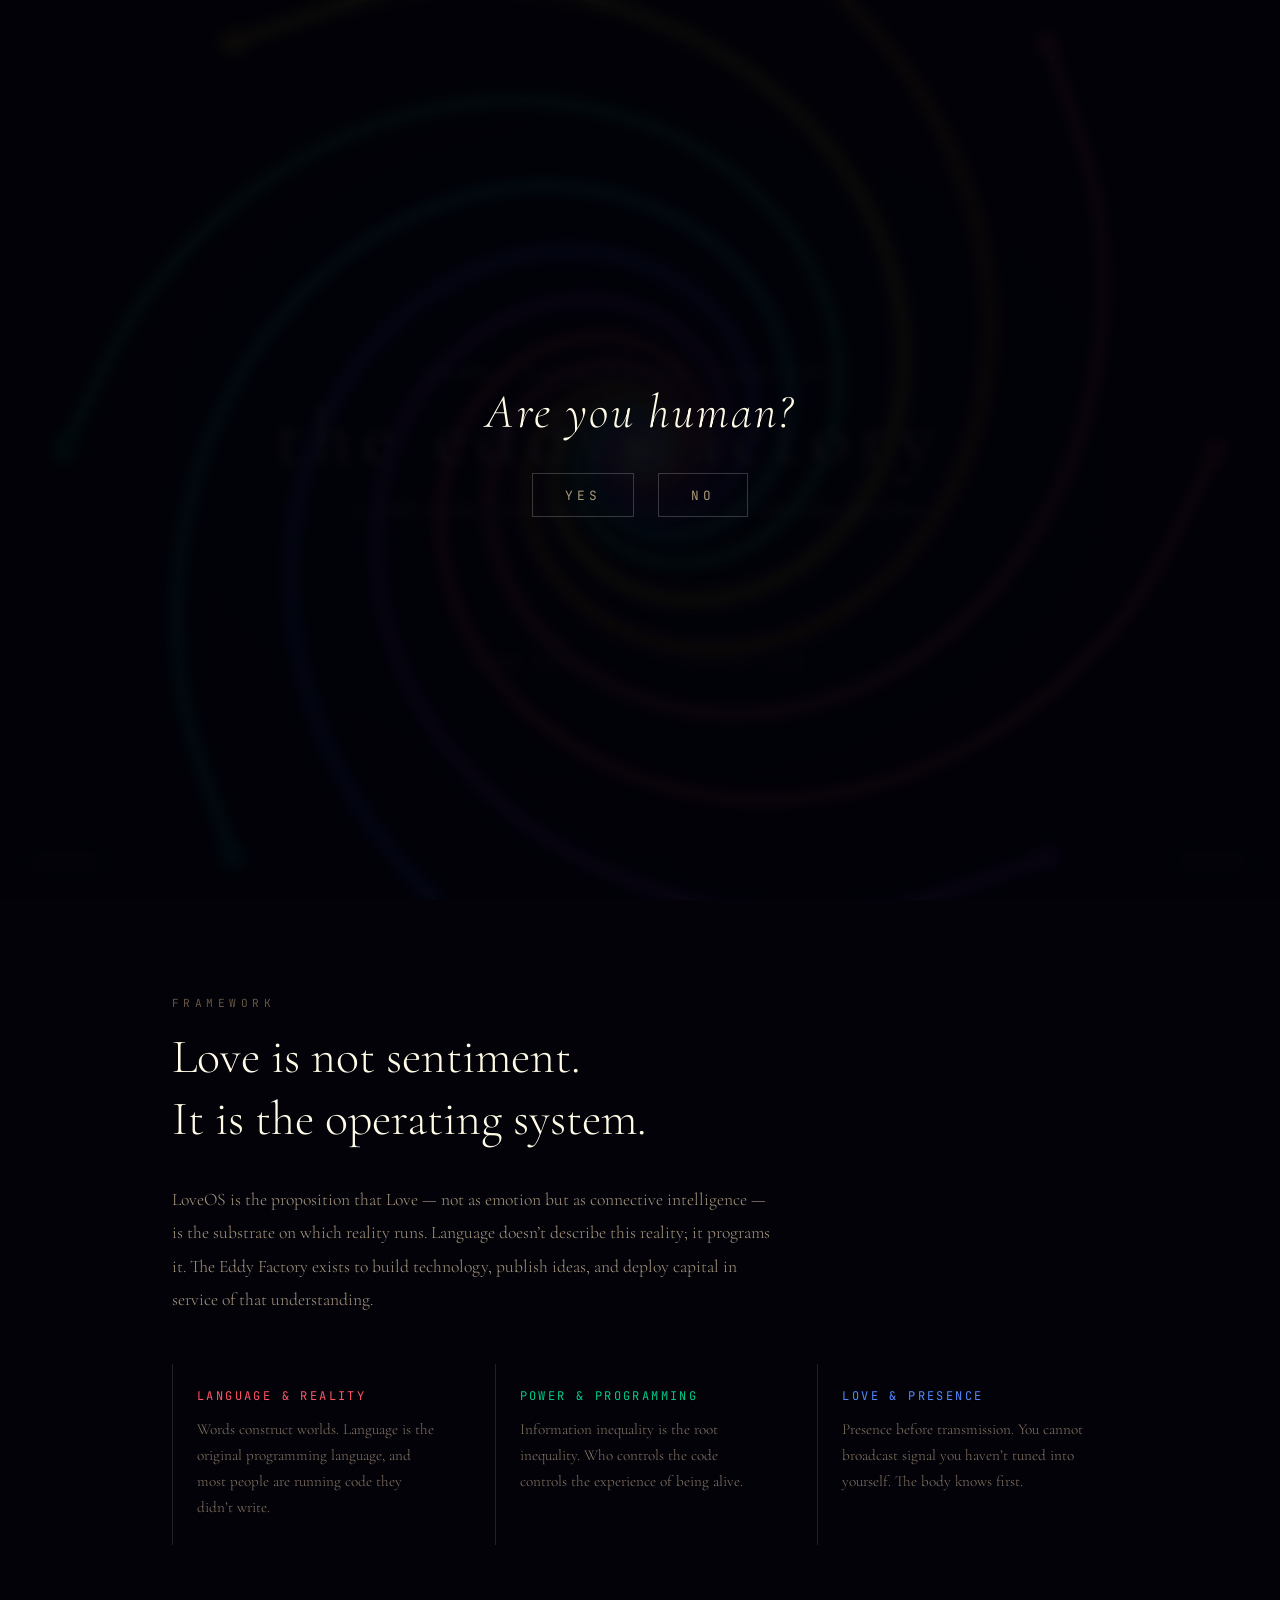
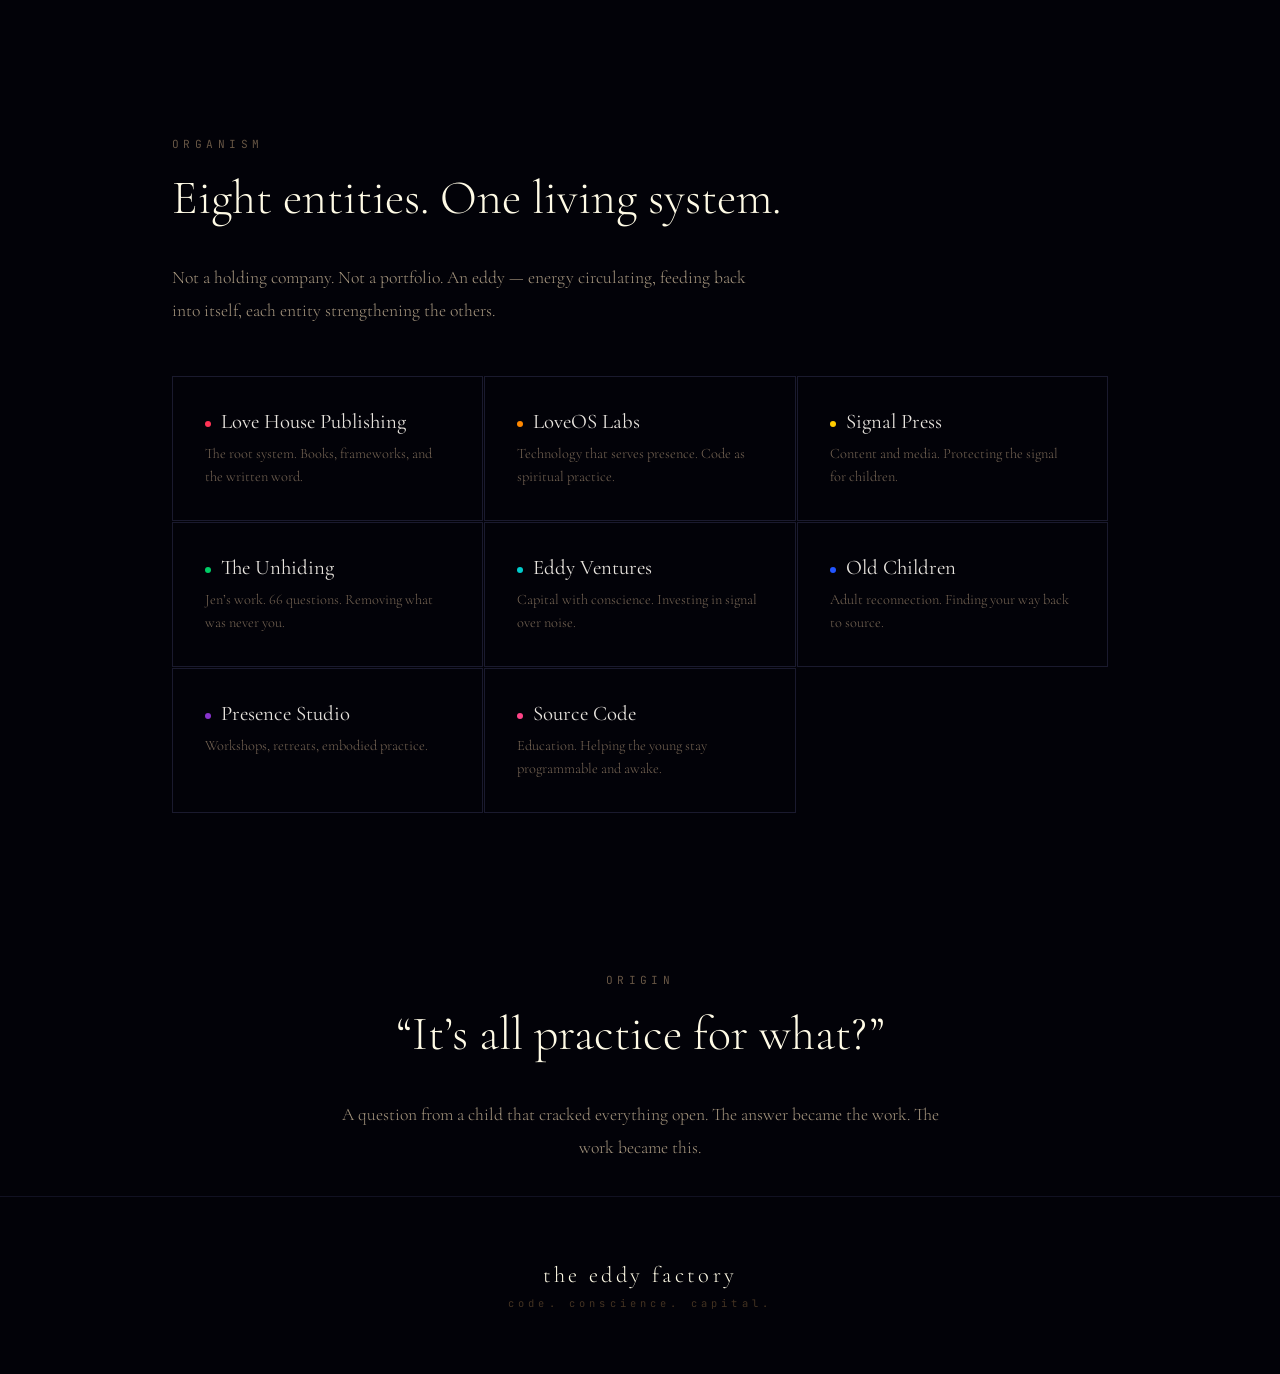
==== commit 062bc679: "more work with modal" ====
--- a/theeddyfactory_web/index.html
+++ b/theeddyfactory_web/index.html
@@ -161,6 +161,143 @@
       text-shadow: 0 0 12px rgba(255, 255, 255, 0.4);
       box-shadow: 0 0 20px rgba(255, 255, 255, 0.1), inset 0 0 15px rgba(255, 255, 255, 0.05);
       transform: translateY(-2px);
+    }
+
+    /* Action Panel Styles */
+    .action-panel {
+      position: relative;
+      margin-top: 2rem;
+      max-width: 600px;
+      margin-left: auto;
+      margin-right: auto;
+      background: rgba(255, 255, 255, 0.015);
+      border: 1px solid rgba(255, 255, 255, 0.05);
+      border-radius: 12px;
+      padding: 2rem;
+      backdrop-filter: blur(10px);
+      -webkit-backdrop-filter: blur(10px);
+      text-align: left;
+      overflow: hidden;
+      transition: all 0.5s cubic-bezier(0.16, 1, 0.3, 1);
+      opacity: 1;
+      max-height: 600px;
+    }
+
+    .action-close-btn {
+      position: absolute;
+      top: 15px;
+      right: 15px;
+      width: 28px;
+      height: 28px;
+      background: rgba(255, 255, 255, 0.05);
+      border: 1px solid rgba(255, 255, 255, 0.1);
+      border-radius: 50%;
+      color: #fff;
+      font-size: 16px;
+      line-height: 26px;
+      text-align: center;
+      cursor: pointer;
+      padding: 0;
+      transition: all 0.3s ease;
+      display: flex;
+      align-items: center;
+      justify-content: center;
+    }
+
+    .action-close-btn:hover {
+      background: rgba(255, 255, 255, 0.2);
+      border-color: rgba(255, 255, 255, 0.4);
+    }
+
+    .action-panel.hidden {
+      opacity: 0;
+      max-height: 0;
+      padding-top: 0;
+      padding-bottom: 0;
+      margin-top: 0;
+      border: none;
+      pointer-events: none;
+    }
+
+    .action-panel-section {
+      margin-bottom: 1.5rem;
+    }
+    
+    .action-panel-section:last-child {
+      margin-bottom: 0;
+    }
+
+    .action-label {
+      display: block;
+      color: #aa9977;
+      font-family: 'JetBrains Mono', monospace;
+      font-size: 0.75rem;
+      letter-spacing: 0.2em;
+      text-transform: uppercase;
+      margin-bottom: 0.75rem;
+    }
+
+    .action-input {
+      width: 100%;
+      background: rgba(0, 0, 0, 0.2);
+      border: 1px solid rgba(255, 255, 255, 0.1);
+      border-radius: 8px;
+      color: #fff;
+      font-family: 'Inter', sans-serif;
+      font-size: 1rem;
+      padding: 1rem;
+      resize: none;
+      height: 100px;
+      box-shadow: inset 0 2px 10px rgba(0, 0, 0, 0.5);
+      transition: border-color 0.3s ease, box-shadow 0.3s ease;
+      box-sizing: border-box;
+    }
+
+    .action-input:focus {
+      outline: none;
+      border-color: rgba(255, 255, 255, 0.3);
+      box-shadow: inset 0 2px 10px rgba(0, 0, 0, 0.5), 0 0 15px rgba(255, 255, 255, 0.05);
+    }
+
+    .action-input.frozen {
+      opacity: 0.6;
+      cursor: not-allowed;
+      background: rgba(0, 0, 0, 0.4);
+      color: #999;
+      pointer-events: none;
+      border-color: rgba(255, 255, 255, 0.05);
+      box-shadow: none;
+    }
+
+    .action-tiers {
+      display: grid;
+      grid-template-columns: repeat(4, 1fr);
+      gap: 0.75rem;
+    }
+
+    .tier-link {
+      background: rgba(255, 255, 255, 0.03);
+      border: 1px solid rgba(255, 255, 255, 0.08);
+      border-radius: 6px;
+      color: #fff;
+      font-family: 'JetBrains Mono', monospace;
+      font-size: 0.8rem;
+      text-align: center;
+      padding: 0.75rem 0;
+      text-decoration: none;
+      transition: all 0.3s ease;
+    }
+
+    .tier-link:hover {
+      background: rgba(255, 255, 255, 0.1);
+      border-color: rgba(255, 255, 255, 0.2);
+      transform: translateY(-2px);
+    }
+
+    @media (max-width: 600px) {
+      .action-tiers {
+        grid-template-columns: repeat(2, 1fr);
+      }
     }
 
     .scroll-hint {
@@ -643,9 +780,35 @@
       <p class="hero-mission">a socially-minded, human-centered, ai-powered, glass-box independent
         capital firm.</p>
       <div class="hero-actions">
-        <a href="#" class="hero-btn">SHOW LOVE</a>
-        <a href="#" class="hero-btn">INVEST USD</a>
-      </div>
+        <a href="#" class="hero-btn action-trigger">SHOW LOVE</a>
+        <a href="#" class="hero-btn action-trigger">INVEST USD</a>
+      </div>
+      
+      <!-- ACTION PANEL -->
+      <div id="actionPanel" class="action-panel hidden">
+        <button id="actionCloseBtn" class="action-close-btn">&times;</button>
+        <div class="action-panel-section">
+          <label id="actionMessageLabel" class="action-label">LOVE MESSAGE</label>
+          <textarea id="actionMessageInput" class="action-input" placeholder="Enter your message (max 300 chars)..." maxlength="300"></textarea>
+        </div>
+        <div class="action-panel-section" style="text-align: center;">
+          <button id="actionSaveBtn" class="hero-btn" style="padding: 0.5rem 1.5rem; font-size: 0.7rem; border-color: rgba(255,255,255,0.2);">SEND</button>
+        </div>
+        <div class="action-panel-section">
+          <label id="actionMoneyLabel" class="action-label">MONEY AS LOVE</label>
+          <div class="action-tiers">
+            <a href="http://127.0.0.1:5500" class="tier-link">Tier 1</a>
+            <a href="http://127.0.0.1:5500" class="tier-link">Tier 2</a>
+            <a href="http://127.0.0.1:5500" class="tier-link">Tier 3</a>
+            <a href="http://127.0.0.1:5500" class="tier-link">Tier 4</a>
+            <a href="http://127.0.0.1:5500" class="tier-link">Tier 5</a>
+            <a href="http://127.0.0.1:5500" class="tier-link">Tier 6</a>
+            <a href="http://127.0.0.1:5500" class="tier-link">Tier 7</a>
+            <a href="http://127.0.0.1:5500" class="tier-link">Tier 8</a>
+          </div>
+        </div>
+      </div>
+
     </div>
     <div class="scroll-hint">scroll</div>
   </section>
@@ -886,18 +1049,23 @@
 
     // Mouse Rest Screen Logger
     let mouseRestTimer;
-    let lastLoggedScreen = 0;
+    let lastLoggedScreen = -1; // Initialize to -1 so Screen 0 logs on first rest
     
     document.addEventListener('mousemove', function(e) {
       clearTimeout(mouseRestTimer);
       mouseRestTimer = setTimeout(function() {
+        const humanModal = document.getElementById('humanModal');
         const frameworkSec = document.getElementById('screen-framework');
         const organismSec = document.getElementById('screen-organism');
         
         let screenNum = 1;
         let screenName = "TOP";
         
-        if (frameworkSec && organismSec) {
+        if (humanModal && !humanModal.classList.contains('hidden')) {
+          // If the verification modal is open, intercept the screen status
+          screenNum = 0;
+          screenName = "VERIFICATION";
+        } else if (frameworkSec && organismSec) {
           // Determine region based on total page Y coordinates
           if (e.pageY >= organismSec.offsetTop) {
             screenNum = 3;
@@ -1026,6 +1194,101 @@
         this.classList.remove('fade-out');
       });
     });
+
+    /* Action Panel Logic */
+    const actionPanel = document.getElementById('actionPanel');
+    const actionMessageLabel = document.getElementById('actionMessageLabel');
+    const actionMoneyLabel = document.getElementById('actionMoneyLabel');
+    const actionCloseBtn = document.getElementById('actionCloseBtn');
+    const actionSaveBtn = document.getElementById('actionSaveBtn');
+    const actionMessageInput = document.getElementById('actionMessageInput');
+    
+    let currentActionContext = '';
+
+    document.querySelectorAll('.action-trigger').forEach(function(btn) {
+      btn.addEventListener('click', function(e) {
+        e.preventDefault();
+        const actionType = this.textContent.trim();
+        currentActionContext = actionType;
+        
+        if (actionType === 'SHOW LOVE') {
+          actionMessageLabel.textContent = 'LOVE MESSAGE';
+          actionMoneyLabel.textContent = 'MONEY AS LOVE';
+        } else if (actionType === 'INVEST USD') {
+          actionMessageLabel.textContent = 'INVESTMENT MESSAGE';
+          actionMoneyLabel.textContent = 'MONEY AS INVESTMENT';
+        }
+        
+        if (actionPanel.classList.contains('hidden')) {
+          actionPanel.classList.remove('hidden');
+          Logger.interaction('ActionPanel', `Opened via ${actionType}`);
+        } else {
+          Logger.interaction('ActionPanel', `Switched context to ${actionType}`);
+        }
+      });
+    });
+
+    actionCloseBtn.addEventListener('click', function(e) {
+      e.preventDefault();
+      actionPanel.classList.add('hidden');
+      Logger.interaction('ActionPanel', 'Closed');
+    });
+
+    actionSaveBtn.addEventListener('click', function(e) {
+      e.preventDefault();
+      const messageText = actionMessageInput.value.trim();
+      const payload = {
+        context: currentActionContext,
+        message: messageText,
+        timestamp: new Date().toISOString()
+      };
+      
+      console.log(`%c[${Logger.getTime()}]%c %c[SUBMIT]%c Payload: \n` + JSON.stringify(payload, null, 2), 
+        Logger.text, "", Logger.base + "background: #22dd88; color: #020208; font-weight: bold;", Logger.text);
+      
+      if (messageText) {
+        localStorage.setItem('eddyActionMessage', messageText);
+        localStorage.setItem('eddyActionContext', currentActionContext);
+        
+        // Gray-over the message
+        actionMessageInput.disabled = true;
+        actionMessageInput.classList.add('frozen');
+        actionSaveBtn.textContent = 'SAVED';
+        actionSaveBtn.disabled = true;
+        actionSaveBtn.style.opacity = '0.5';
+        
+        Logger.interaction('ActionPanel', 'Message frozen in carbonite');
+      }
+    });
+
+    // Restore frozen state on load
+    const savedMsg = localStorage.getItem('eddyActionMessage');
+    const savedCtx = localStorage.getItem('eddyActionContext');
+    if (savedMsg) {
+      actionMessageInput.value = savedMsg;
+      actionMessageInput.disabled = true;
+      actionMessageInput.classList.add('frozen');
+      actionSaveBtn.textContent = 'SAVED';
+      actionSaveBtn.disabled = true;
+      actionSaveBtn.style.opacity = '0.5';
+      
+      if (savedCtx) {
+        currentActionContext = savedCtx;
+        if (savedCtx === 'SHOW LOVE') {
+          actionMessageLabel.textContent = 'LOVE MESSAGE';
+          actionMoneyLabel.textContent = 'MONEY AS LOVE';
+        } else if (savedCtx === 'INVEST USD') {
+          actionMessageLabel.textContent = 'INVESTMENT MESSAGE';
+          actionMoneyLabel.textContent = 'MONEY AS INVESTMENT';
+        }
+      }
+    }
+
+    document.querySelectorAll('.tier-link').forEach(function(link) {
+      link.addEventListener('click', function(e) {
+        Logger.interaction('ActionPanel', `Clicked ${this.textContent.trim()}`);
+      });
+    });
   </script>
 
 </body>
